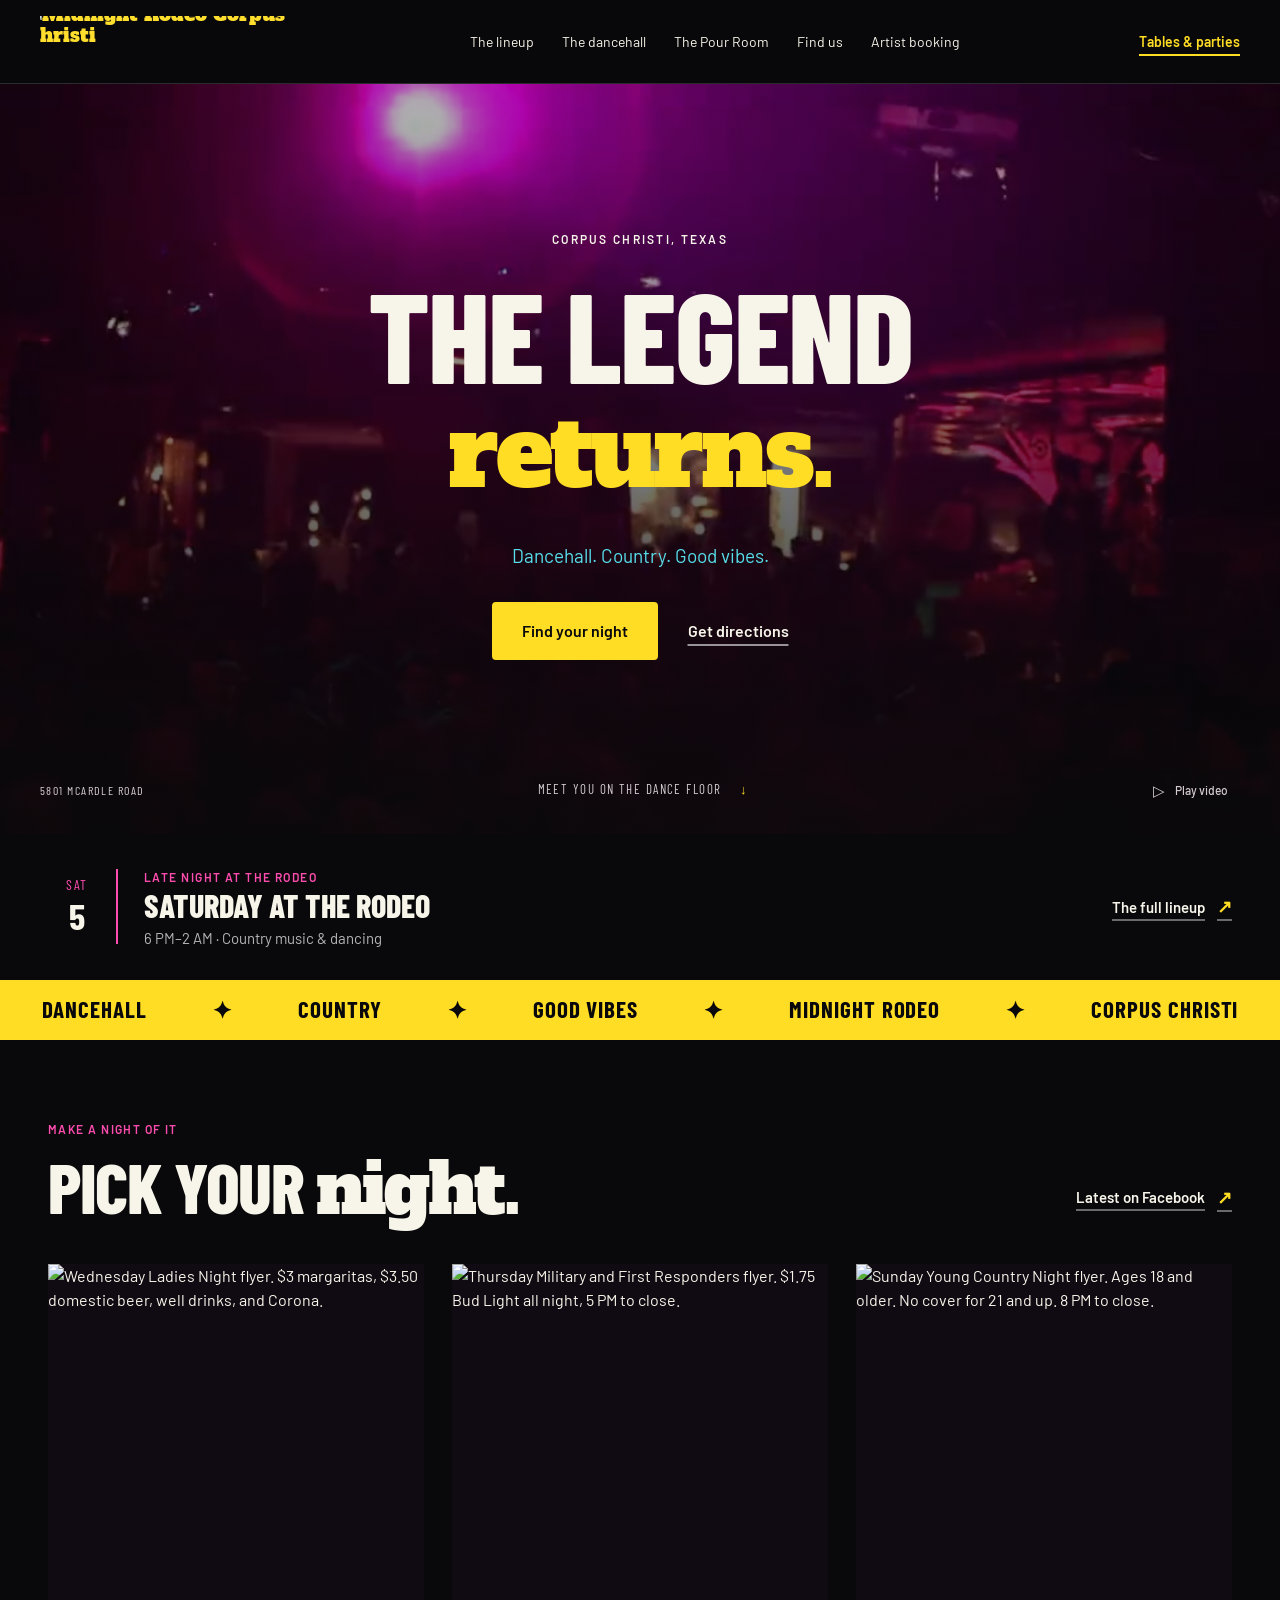
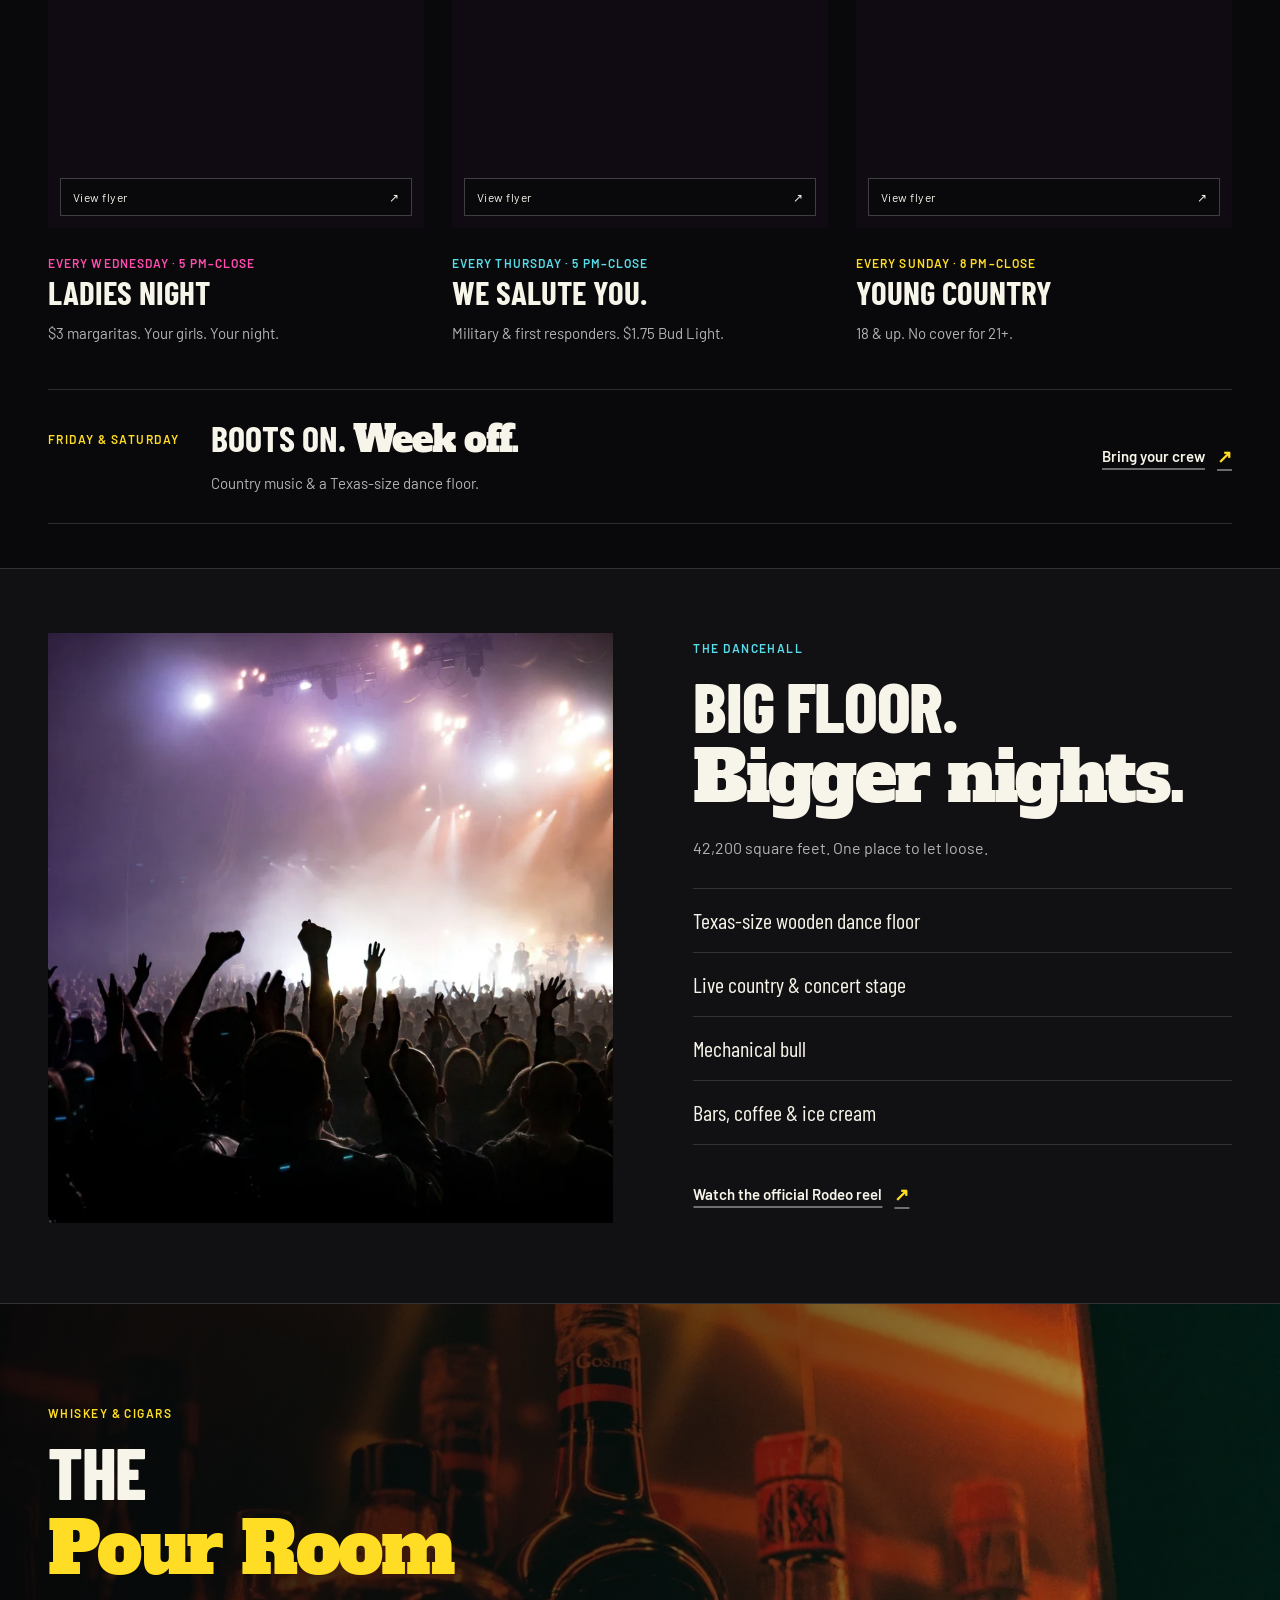
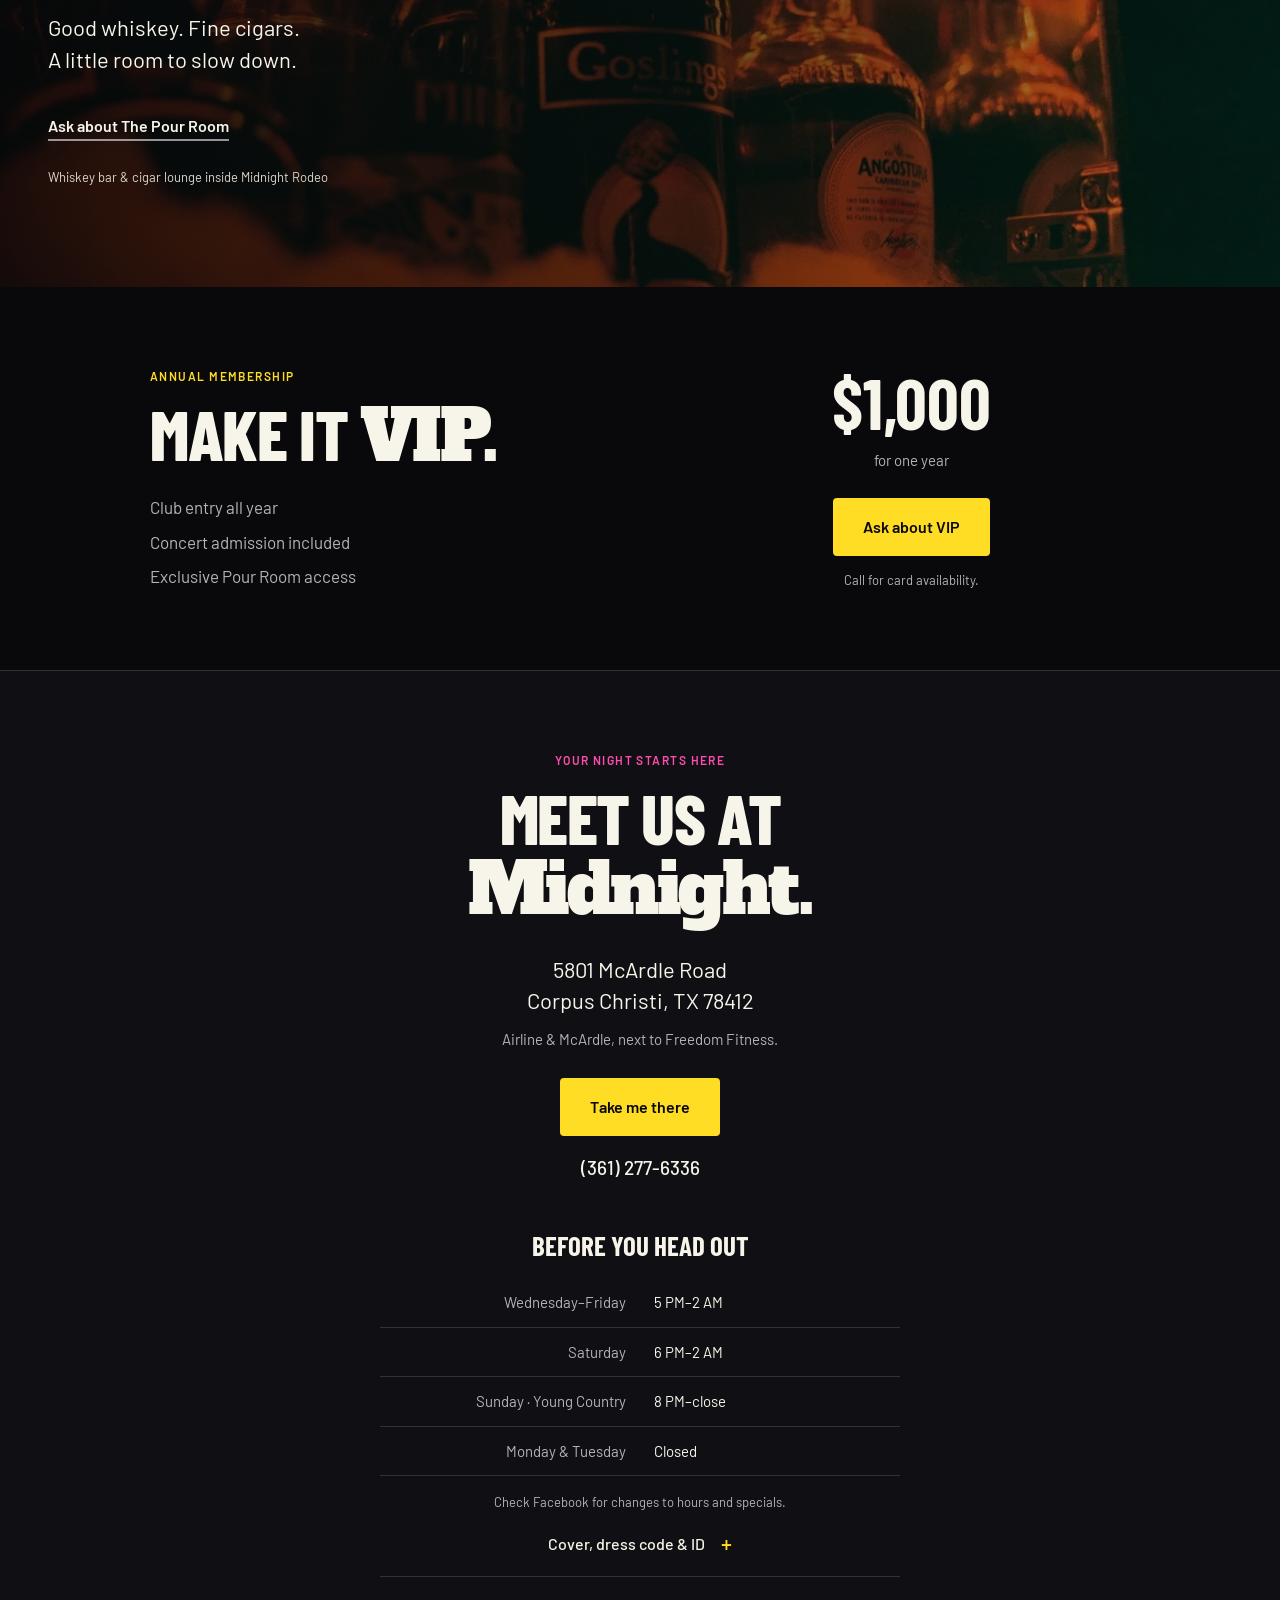
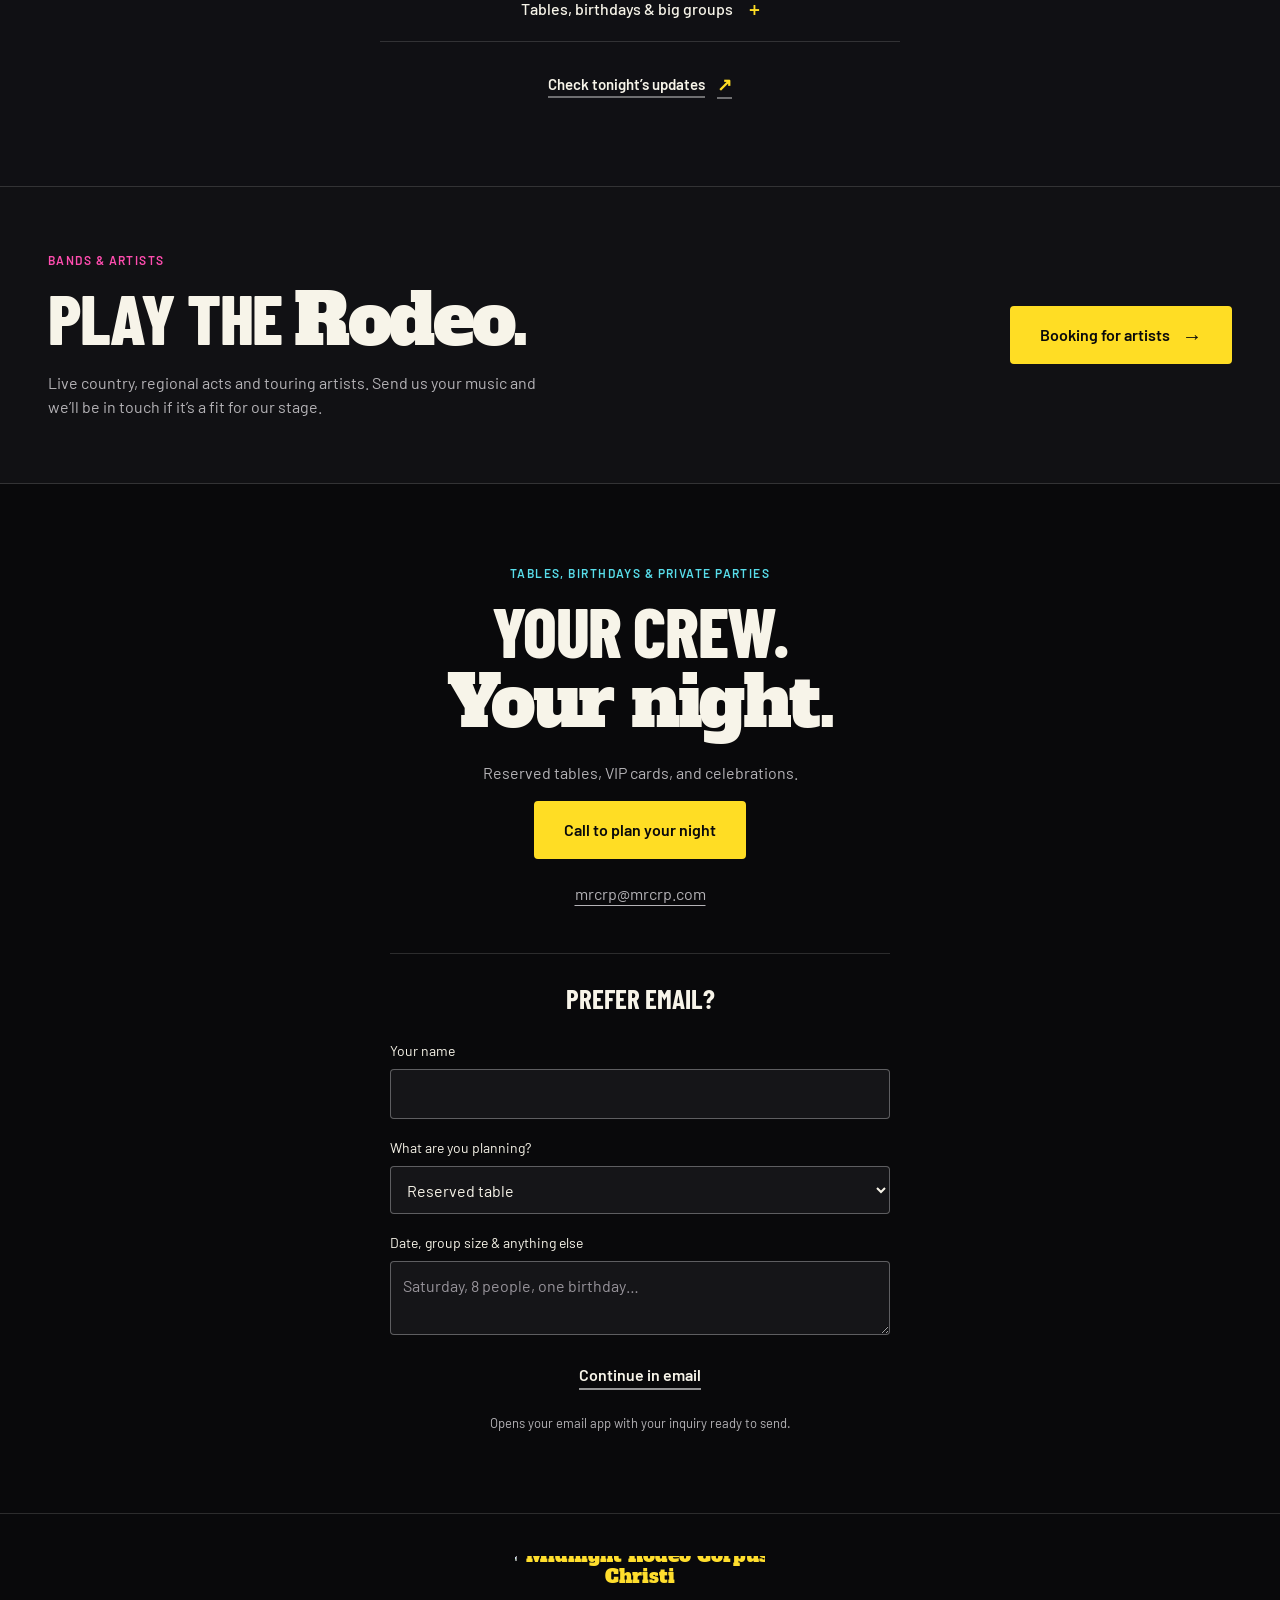
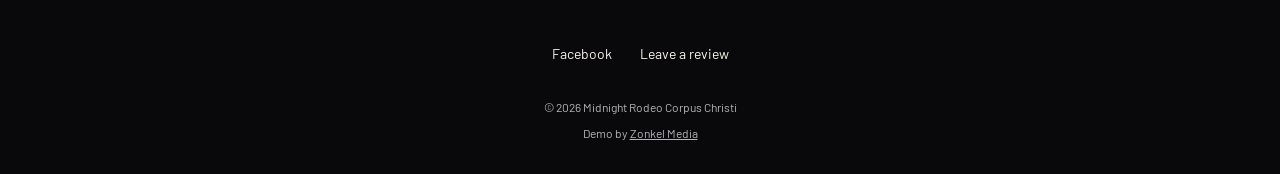
==== index.html @ b15e95d9 "Add artist booking request popup and How It Works page Co-Authored-By: Claude Opus 5.5 <noreply@anth" ====
<!doctype html>
<html lang="en">
<head>
<meta charset="utf-8"><meta name="viewport" content="width=device-width, initial-scale=1, viewport-fit=cover"><meta name="theme-color" content="#09090b">
<title>Midnight Rodeo Corpus Christi | Dancehall & Live Music</title>
<meta name="description" content="Country dancing, live music, and late nights in Corpus Christi. See the weekly lineup, explore The Pour Room, and plan your night at 5801 McArdle Road.">
<link rel="icon" href="img/logo-web.webp"><link rel="preconnect" href="https://fonts.googleapis.com"><link rel="preconnect" href="https://fonts.gstatic.com" crossorigin>
<link href="https://fonts.googleapis.com/css2?family=Barlow+Condensed:wght@500;600;700;800;900&family=Barlow:wght@400;500;600;700&family=Alfa+Slab+One&display=swap" rel="stylesheet">
<link rel="stylesheet" href="styles.css?v=4"><script src="app.js?v=2" defer></script>
</head>
<body>
<a class="skip" href="#main">Skip to content</a>
<header class="header">
<a class="brand" href="#top" aria-label="Midnight Rodeo, home"><span class="wordmark-crop"><img src="img/ladies.jpg" alt="Midnight Rodeo Corpus Christi" width="960" height="1440"></span></a>
<nav class="desktop-nav" aria-label="Main navigation"><a href="#week">The lineup</a><a href="#venue">The dancehall</a><a href="#pour">The Pour Room</a><a href="#visit">Find us</a><a href="#booking" data-artist>Artist booking</a></nav>
<a class="header-book" href="#contact">Tables & parties</a><button class="menu-button" aria-expanded="false" aria-controls="mobile-menu" aria-label="Open menu"><span></span><span></span></button>
</header>
<nav id="mobile-menu" class="mobile-menu" aria-label="Mobile navigation" hidden><a href="#week">The lineup</a><a href="#venue">The dancehall</a><a href="#pour">The Pour Room</a><a href="#vip">VIP cards</a><a href="#visit">Hours & directions</a><a href="#contact">Tables & parties</a><a href="#booking" data-artist>Booking for artists</a></nav>
<main id="main">
<section class="hero" id="top" aria-labelledby="hero-title">
<div class="hero-media" aria-hidden="true"><img src="media/club-atmosphere-poster.jpg" alt="" width="960" height="540" fetchpriority="high"><video id="hero-video" muted loop playsinline preload="none" poster="media/club-atmosphere-poster.jpg"></video></div>
<div class="hero-inner">
  <p class="eyebrow hero-eyebrow">Corpus Christi, Texas</p>
  <h1 id="hero-title"><span>The legend</span><strong>returns.</strong></h1>
  <p class="hero-sub">Dancehall. Country. Good vibes.</p>
  <div class="hero-actions">
    <a class="button button-yellow" href="#week">Find your night</a>
    <a class="button button-text" href="https://www.google.com/maps/dir/?api=1&amp;destination=5801+McArdle+Rd+Corpus+Christi+TX+78412" target="_blank" rel="noopener">Get directions</a>
  </div>
</div>
<div class="hero-foot"><span>5801 McArdle Road</span><a href="#week">Meet you on the dance floor <span aria-hidden="true">↓</span></a><button class="video-toggle" aria-label="Pause background video" hidden><span aria-hidden="true">Ⅱ</span> Pause video</button></div>
</section>
<section class="tonight wrap" aria-label="Featured night"><div class="date-stamp"><span id="night-day">CC</span><b id="night-date">TX</b></div><div class="tonight-copy"><span class="eyebrow" id="night-label">This week at the Rodeo</span><h2 id="night-title">Find your country night</h2><p id="night-detail">Wednesday through Sunday · See the lineup below</p></div><a class="text-link" href="#week">The full lineup <span aria-hidden="true">↗</span></a></section>
<div class="brand-strip" aria-hidden="true"><span>Dancehall</span><i>✦</i><span>Country</span><i>✦</i><span>Good vibes</span><i>✦</i><span>Midnight Rodeo</span><i>✦</i><span>Corpus Christi</span></div>
<section class="section lineup" id="week"><div class="wrap"><div class="section-heading"><div><p class="eyebrow pink">Make a night of it</p><h2>Pick your <em>night.</em></h2></div><a class="text-link" href="https://www.facebook.com/midnightrodeocc/" target="_blank" rel="noopener">Latest on Facebook <span aria-hidden="true">↗</span></a></div>
<div class="flyer-grid">
<article class="flyer-card" data-day="3"><a class="flyer-link" href="img/ladies.jpg" data-flyer="Ladies Night"><img src="img/ladies.jpg" alt="Wednesday Ladies Night flyer. $3 margaritas, $3.50 domestic beer, well drinks, and Corona." width="960" height="1440" loading="lazy"><span class="flyer-open">View flyer <span aria-hidden="true">↗</span></span></a><div class="flyer-caption"><span class="eyebrow pink">Every Wednesday · 5 PM–close</span><h3>Ladies Night</h3><p>$3 margaritas. Your girls. Your night.</p></div></article>
<article class="flyer-card" data-day="4"><a class="flyer-link" href="img/thursday.jpg" data-flyer="Military and First Responders"><img src="img/thursday.jpg" alt="Thursday Military and First Responders flyer. $1.75 Bud Light all night, 5 PM to close." width="526" height="814" loading="lazy"><span class="flyer-open">View flyer <span aria-hidden="true">↗</span></span></a><div class="flyer-caption"><span class="eyebrow cyan">Every Thursday · 5 PM–close</span><h3>We salute you.</h3><p>Military & first responders. $1.75 Bud Light.</p></div></article>
<article class="flyer-card" data-day="0"><a class="flyer-link" href="img/sunday.jpg" data-flyer="Young Country Night"><img src="img/sunday.jpg" alt="Sunday Young Country Night flyer. Ages 18 and older. No cover for 21 and up. 8 PM to close." width="960" height="1440" loading="lazy"><span class="flyer-open">View flyer <span aria-hidden="true">↗</span></span></a><div class="flyer-caption"><span class="eyebrow yellow">Every Sunday · 8 PM–close</span><h3>Young Country</h3><p>18 & up. No cover for 21+.</p></div></article>
</div><div class="weekend"><span class="eyebrow">Friday & Saturday</span><h3>Boots on. <em>Week off.</em></h3><p>Country music & a Texas-size dance floor.</p><a class="text-link" href="#contact">Bring your crew <span aria-hidden="true">↗</span></a></div></div></section>
<section class="venue section" id="venue"><div class="wrap venue-grid"><div class="venue-photo"><img src="img/crowd-web.webp" alt="A crowd enjoying a night of live music" width="1200" height="800" loading="lazy"></div><div class="venue-copy"><p class="eyebrow cyan">The dancehall</p><h2>Big floor.<br><em>Bigger nights.</em></h2><p>42,200 square feet. One place to let loose.</p><ul class="venue-list"><li>Texas-size wooden dance floor</li><li>Live country & concert stage</li><li>Mechanical bull</li><li>Bars, coffee & ice cream</li></ul><a class="text-link" href="https://www.facebook.com/reel/1696873314620690/" target="_blank" rel="noopener">Watch the official Rodeo reel <span aria-hidden="true">↗</span></a></div></div></section>
<section class="pour" id="pour"><img class="pour-photo" src="img/pour-web.webp" alt="Whiskey poured into a glass at the bar" width="1600" height="1067" loading="lazy"><div class="wrap pour-content"><p class="eyebrow">Whiskey & cigars</p><h2>The <em>Pour Room</em></h2><p>Good whiskey. Fine cigars.<br>A little room to slow down.</p><a class="button button-text" href="#contact" data-topic="The Pour Room">Ask about The Pour Room</a><span class="pour-note">Whiskey bar & cigar lounge inside Midnight Rodeo</span></div></section>
<section class="vip section" id="vip">
  <div class="wrap vip-grid">
    <div class="vip-copy">
      <p class="eyebrow yellow">Annual membership</p>
      <h2>Make it <em>VIP.</em></h2>
      <ul class="vip-perks"><li>Club entry all year</li><li>Concert admission included</li><li>Exclusive Pour Room access</li></ul>
    </div>
    <div class="vip-offer">
      <p class="vip-price">$1,000 <span>for one year</span></p>
      <a class="button button-yellow" href="#contact" data-topic="VIP card">Ask about VIP</a>
      <p class="fine-print">Call for card availability.</p>
    </div>
  </div>
</section>
<section class="visit section" id="visit"><div class="wrap visit-grid"><div><p class="eyebrow pink">Your night starts here</p><h2>Meet us at<br><em>Midnight.</em></h2><address>5801 McArdle Road<br>Corpus Christi, TX 78412</address><p class="muted">Airline & McArdle, next to Freedom Fitness.</p><a class="button button-yellow" href="https://www.google.com/maps/dir/?api=1&amp;destination=5801+McArdle+Rd+Corpus+Christi+TX+78412" target="_blank" rel="noopener">Take me there</a><a class="phone-link" href="tel:+13612776336">(361) 277-6336</a></div><div class="visit-info"><h3>Before you head out</h3><dl class="hours"><div><dt>Wednesday–Friday</dt><dd>5 PM–2 AM</dd></div><div><dt>Saturday</dt><dd>6 PM–2 AM</dd></div><div><dt>Sunday · Young Country</dt><dd>8 PM–close</dd></div><div><dt>Monday & Tuesday</dt><dd>Closed</dd></div></dl><p class="fine-print">Check Facebook for changes to hours and specials.</p><details><summary>Cover, dress code & ID <span aria-hidden="true">+</span></summary><p>Bring a valid ID. Dress code and cover apply. Sunday’s Young Country Night is 18+, with no cover for 21+. Call for other nights’ age requirements, current cover, and dress code details.</p></details><details><summary>Tables, birthdays & big groups <span aria-hidden="true">+</span></summary><p>Call <a href="tel:+13612776336">(361) 277-6336</a> to ask about reserved tables, birthdays, bachelorettes, and private events.</p></details><a class="text-link" href="https://www.facebook.com/midnightrodeocc/" target="_blank" rel="noopener">Check tonight’s updates <span aria-hidden="true">↗</span></a></div></div></section>
<section class="artists" id="play" aria-labelledby="play-title"><div class="wrap artists-inner"><div><p class="eyebrow pink">Bands & artists</p><h2 id="play-title">Play the <em>Rodeo.</em></h2><p>Live country, regional acts and touring artists. Send us your music and we’ll be in touch if it’s a fit for our stage.</p></div><a class="button button-yellow" href="#booking" data-artist>Booking for artists <span aria-hidden="true">→</span></a></div></section>
<section class="contact section" id="contact"><div class="wrap contact-grid"><div><p class="eyebrow cyan">Tables, birthdays & private parties</p><h2>Your crew.<br><em>Your night.</em></h2><p>Reserved tables, VIP cards, and celebrations.</p><a class="button button-yellow" href="tel:+13612776336">Call to plan your night</a><p class="contact-email"><a href="mailto:mrcrp@mrcrp.com">mrcrp@mrcrp.com</a></p></div><form id="inquiry-form"><h3>Prefer email?</h3><div class="field"><label for="name">Your name</label><input id="name" name="name" autocomplete="name" required maxlength="120"></div><div class="field"><label for="topic">What are you planning?</label><select id="topic" name="topic"><option>Reserved table</option><option>Birthday or bachelorette</option><option>VIP card</option><option>The Pour Room</option><option>Private event</option><option>Live music booking</option><option>Something else</option></select></div><div class="field"><label for="message">Date, group size & anything else</label><textarea id="message" name="message" rows="2" maxlength="2000" placeholder="Saturday, 8 people, one birthday…"></textarea></div><button class="button button-text" type="submit">Continue in email</button><p class="fine-print" id="form-status" role="status">Opens your email app with your inquiry ready to send.</p></form></div></section>
</main>
<footer><div class="wrap footer-top"><a class="brand" href="#top"><span class="wordmark-crop"><img src="img/ladies.jpg" alt="Midnight Rodeo Corpus Christi" width="960" height="1440"></span></a><div><a href="https://www.facebook.com/midnightrodeocc/" target="_blank" rel="noopener">Facebook</a><a href="https://www.google.com/maps/search/Midnight+Rodeo+5801+McArdle+Rd+Corpus+Christi+TX" target="_blank" rel="noopener">Leave a review</a></div></div><div class="wrap footer-bottom"><span>© <span id="year">2026</span> Midnight Rodeo Corpus Christi</span><span>Demo by <a href="tel:+13616582912">Zonkel Media</a></span></div></footer>
<nav class="mobile-actions" aria-label="Quick actions"><a href="tel:+13612776336">Call & book</a><a href="https://www.google.com/maps/dir/?api=1&amp;destination=5801+McArdle+Rd+Corpus+Christi+TX+78412" target="_blank" rel="noopener">Get directions</a></nav>
<dialog class="artist-dialog" aria-labelledby="artist-title"><button class="dialog-close artist-close" aria-label="Close booking form">Close <span aria-hidden="true">×</span></button>
<form id="artist-form" novalidate>
<p class="eyebrow pink">Bands & artists</p><h2 id="artist-title" tabindex="-1">Booking <em>request</em></h2>
<p class="artist-note">All booking requests come through this form. The more you send, the faster we can tell if it’s a fit. We typically reply within 5–10 business days.</p>
<div class="field"><label for="a-name">Artist or band name *</label><input id="a-name" name="artist" required maxlength="120"></div>
<div class="field-row"><div class="field"><label for="a-contact">Contact person *</label><input id="a-contact" name="contact" autocomplete="name" required maxlength="120"></div>
<div class="field"><label for="a-phone">Contact phone *</label><input id="a-phone" name="phone" type="tel" autocomplete="tel" inputmode="tel" required maxlength="20" placeholder="(361) 555-0123"></div></div>
<div class="field"><label for="a-email">Contact email *</label><input id="a-email" name="email" type="email" autocomplete="email" required maxlength="160"></div>
<div class="field"><label for="a-bio">Artist bio *</label><textarea id="a-bio" name="bio" rows="4" required maxlength="3000" placeholder="Who you are, your sound, where you’ve played, typical draw…"></textarea></div>
<div class="field-row"><div class="field"><label for="a-logo">Artist logo</label><input id="a-logo" name="logo" type="file" accept="image/*"></div>
<div class="field"><label for="a-photos">Artist photos</label><input id="a-photos" name="photos" type="file" accept="image/*" multiple></div></div>
<div class="field"><label for="a-fb">Facebook page URL</label><input id="a-fb" name="facebook" type="url" inputmode="url" placeholder="https://facebook.com/yourband"></div>
<div class="field"><label for="a-spotify">Spotify showcase track URL</label><input id="a-spotify" name="spotify" type="url" inputmode="url" placeholder="https://open.spotify.com/track/…"></div>
<div class="field"><label for="a-yt">YouTube showcase track URL</label><input id="a-yt" name="youtube" type="url" inputmode="url" placeholder="https://youtube.com/watch?v=…"></div>
<label class="consent"><input type="checkbox" name="sms_consent" value="yes"><span>By checking this box, I agree to receive non-marketing text messages from Midnight Rodeo Corpus Christi about my booking request. Msg frequency varies. Msg & data rates may apply. Reply HELP for help, STOP to opt out. Consent is not a condition of submitting this form.</span></label>
<button class="button button-yellow artist-submit" type="submit">Submit booking request</button>
<p class="fine-print" id="artist-status" role="status" aria-live="polite"></p>
</form>
<div class="artist-done" hidden><p class="eyebrow pink">Demo preview</p><h2>Request <em>received.</em></h2><p>On the live site, this request lands in your booking inbox with the artist’s photos, logo and links attached, and the artist gets an email confirming you got it.</p><button class="button button-yellow artist-close-2" type="button">Back to the site</button></div>
</dialog>
<dialog class="flyer-dialog" aria-label="Event flyer"><button class="dialog-close" aria-label="Close flyer">Close <span aria-hidden="true">×</span></button><img src="img/ladies.jpg" alt="Event flyer"><a class="button button-yellow" href="tel:+13612776336">Call for details</a></dialog>
</body></html>
---- styles.css ----
:root{--ink:#09090b;--panel:#111114;--cream:#f7f4e9;--muted:#b5b3b7;--yellow:#ffdd24;--pink:#ff4daf;--cyan:#58ddea;--line:#ffffff24;--slab:'Alfa Slab One',Georgia,serif;--display:'Barlow Condensed',Impact,sans-serif;--body:'Barlow',Arial,sans-serif;color-scheme:dark}
*{box-sizing:border-box}html{scroll-behavior:smooth;scroll-padding-top:88px}body{margin:0;background:var(--ink);color:var(--cream);font-family:var(--body);font-size:16px;line-height:1.5}body.locked{overflow:hidden}a{color:inherit;text-decoration:none}button,input,select,textarea{font:inherit}button,a,input,select,textarea,summary{-webkit-tap-highlight-color:transparent}button,a,summary{touch-action:manipulation}button{cursor:pointer;color:inherit}img{display:block;max-width:100%;height:auto}a:focus-visible,button:focus-visible,summary:focus-visible,input:focus-visible,select:focus-visible,textarea:focus-visible{outline:3px solid var(--cyan);outline-offset:5px}::selection{background:var(--pink);color:var(--ink)}[hidden]{display:none!important}.wrap{width:min(1200px,calc(100% - 96px));margin-inline:auto}.section{padding-block:100px}.eyebrow{font-family:var(--display);font-size:14px;font-weight:600;letter-spacing:.15em;text-transform:uppercase;margin:0 0 14px}.pink{color:var(--pink)}.cyan{color:var(--cyan)}.yellow{color:var(--yellow)}h1,h2,h3,p{margin-top:0}h2{font-family:var(--display);font-size:clamp(46px,5.5vw,80px);font-weight:800;line-height:.98;text-transform:uppercase;letter-spacing:-.02em;margin-bottom:24px}h2 em,h3 em{font-family:var(--slab);font-weight:400;font-style:normal;text-transform:none;letter-spacing:-.055em}h3{font-family:var(--display);font-size:30px;line-height:1.1;text-transform:uppercase;margin-bottom:12px}.muted{color:var(--muted)}.text-link{display:inline-flex;align-items:center;gap:22px;min-height:44px;font-size:15px;font-weight:600;border-bottom:1px solid var(--line)}.text-link span{color:var(--yellow);font-size:22px}.text-link:hover{color:var(--yellow)}.button{display:inline-flex;align-items:center;justify-content:center;gap:26px;min-height:54px;padding:14px 24px;font-size:15px;font-weight:700;border:1px solid transparent;transition:background .2s,color .2s}.button span{font-size:20px;line-height:1}.button-yellow{background:var(--yellow);color:var(--ink)}.button-yellow:hover{background:#fff079}.button-text{border-color:#ffffff70;background:#09090b35;color:var(--cream)}.button-text:hover{background:var(--cream);color:var(--ink)}.fine-print{color:var(--muted);font-size:13px;line-height:1.55;margin:16px 0 0}.skip{position:fixed;z-index:100;left:16px;top:-100px;background:var(--yellow);color:var(--ink);padding:12px}.skip:focus{top:12px}
.header{height:84px;display:flex;align-items:center;justify-content:space-between;gap:24px;padding:0 40px;border-bottom:1px solid var(--line);background:#09090bef;position:sticky;top:0;z-index:20;backdrop-filter:blur(16px)}.brand{display:flex;align-items:center;gap:12px;flex-shrink:0}.brand img{width:44px;height:44px;border-radius:50%}.brand>span{font-family:var(--slab);font-size:19px;line-height:1.1;color:var(--yellow)}.brand small{display:block;font-family:var(--display);font-size:12px;font-weight:500;letter-spacing:.19em;text-transform:uppercase;color:var(--cream);margin-top:7px}.desktop-nav{display:flex;gap:28px;font-size:14px}.desktop-nav a{padding:12px 0}.desktop-nav a:hover{color:var(--yellow)}.header-book{display:flex;gap:28px;align-items:center;border:1px solid var(--yellow);color:var(--yellow);padding:11px 18px;font-size:14px;font-weight:600}.menu-button{display:none;background:none;border:1px solid var(--line);width:46px;height:44px;padding:11px}.menu-button span{display:block;height:2px;background:var(--cream);margin:5px 0;transition:transform .2s}.menu-button[aria-expanded=true] span:first-child{transform:translateY(3.5px) rotate(45deg)}.menu-button[aria-expanded=true] span:last-child{transform:translateY(-3.5px) rotate(-45deg)}.mobile-menu{position:fixed;inset:72px 0 auto;max-height:calc(100dvh - 150px);overflow-y:auto;background:var(--ink);z-index:19;padding:20px 24px 30px;border-bottom:1px solid var(--pink)}.mobile-menu a{display:block;padding:12px 0;font-family:var(--display);font-size:27px;text-transform:uppercase;border-bottom:1px solid var(--line)}
.hero{position:relative;isolation:isolate;min-height:min(750px,calc(100svh - 84px));display:flex;flex-direction:column;justify-content:center;text-align:center;overflow:hidden;background:#180c1a}.hero-media,.hero-media picture,.hero-media img,.hero-media video{position:absolute;inset:0;width:100%;height:100%;object-fit:cover}.hero-media{z-index:-2}.hero:after{content:'';position:absolute;inset:0;z-index:-1;background:linear-gradient(180deg,#05050940 0%,#06050c64 45%,#09090bf0 100%)}.hero-inner{padding:64px 24px 92px}.hero-eyebrow{color:var(--cream);letter-spacing:.24em}.hero-eyebrow span{color:var(--pink);margin:0 18px}h1{font-family:var(--slab);font-size:clamp(64px,8.8vw,132px);font-weight:400;line-height:1.08;letter-spacing:-.055em;margin:30px 0 0;text-transform:uppercase;text-shadow:0 3px 0 #110916}h1 span,h1 strong{display:block;font-weight:400}h1 strong{color:var(--yellow);text-shadow:0 2px 0 #b88520,0 0 32px #ffbb242b}.hero-sub{color:#eeebec;font-size:16px;margin-bottom:26px}.hero-actions{display:flex;justify-content:center;gap:12px}.hero-foot{position:absolute;bottom:24px;left:40px;right:40px;display:flex;align-items:center;justify-content:space-between;gap:24px;font-family:var(--display);font-size:12px;letter-spacing:.12em;text-transform:uppercase;color:#d4cbd2}.hero-foot a{font-size:13px}.hero-foot a span{margin-left:14px;color:var(--yellow)}.tonight{display:flex;align-items:center;gap:26px;padding-block:30px}.date-stamp{flex:0 0 70px;text-align:center;border:1px solid var(--pink);padding:5px 8px 8px}.date-stamp span{display:block;color:var(--pink);font-family:var(--display);font-size:14px;letter-spacing:.12em}.date-stamp b{font-family:var(--display);font-size:37px;line-height:1.1}.tonight-copy{flex:1}.tonight-copy .eyebrow{font-size:12px;margin-bottom:5px;color:var(--pink)}.tonight h2{font-size:32px;margin:0 0 4px;line-height:1.1;letter-spacing:0}.tonight p{margin:0;color:var(--muted);font-size:15px}.brand-strip{display:flex;justify-content:space-around;align-items:center;gap:30px;overflow:hidden;white-space:nowrap;padding:12px 24px;background:var(--yellow);color:var(--ink);font-family:var(--display);font-size:23px;font-weight:700;letter-spacing:.04em;text-transform:uppercase}.brand-strip i{font-style:normal;font-size:24px}
.section-heading{display:flex;align-items:flex-end;justify-content:space-between;gap:30px;margin-bottom:40px}.section-heading h2{margin-bottom:0}.section-heading .text-link{margin-bottom:4px}.flyer-grid{display:grid;grid-template-columns:repeat(3,minmax(0,1fr));gap:28px}.flyer-link{position:relative;display:block;background:#100b13;transition:transform .2s}.flyer-link:hover{transform:translateY(-5px)}.flyer-link img{width:100%;aspect-ratio:2/3;object-fit:contain}.flyer-open{display:flex;justify-content:space-between;position:absolute;inset:auto 12px 12px;padding:9px 12px;background:#09090be8;border:1px solid #ffffff38;font-size:12px;letter-spacing:.04em}.flyer-caption{padding-top:22px}.flyer-caption .eyebrow{font-size:12px;letter-spacing:.09em;margin-bottom:10px}.flyer-caption h3{font-size:33px}.flyer-caption p{color:var(--muted);font-size:15px}.weekend{display:grid;grid-template-columns:auto 1fr auto;gap:12px 32px;align-items:center;border-top:1px solid var(--line);border-bottom:1px solid var(--line);margin-top:30px;padding:28px 0}.weekend .eyebrow{margin:0;color:var(--yellow)}.weekend h3{font-size:36px;margin:0;grid-column:2}.weekend p{grid-column:2;grid-row:2;margin:0;color:var(--muted);font-size:15px}.weekend .text-link{grid-column:3;grid-row:1/3}
.venue{background:var(--panel);border-block:1px solid var(--line)}.venue-grid{display:grid;grid-template-columns:1.05fr 1fr;align-items:center;gap:80px}.venue-photo{position:relative}.venue-photo img{width:100%;height:590px;object-fit:cover;filter:saturate(.8)}.venue-copy>p:not(.eyebrow){color:var(--muted)}.venue-list{list-style:none;margin:28px 0;padding:0;border-top:1px solid var(--line)}.venue-list li{display:flex;gap:20px;padding:15px 0;border-bottom:1px solid var(--line);font-family:var(--display);font-size:22px}.venue-list span{color:var(--cyan);font-size:13px;margin-top:8px;font-family:var(--body)}.pour{position:relative;isolation:isolate;min-height:530px;padding:100px 0;display:flex;align-items:center;overflow:hidden}.pour-photo{position:absolute;inset:0;width:100%;height:100%;object-fit:cover;z-index:-2}.pour:after{content:'';position:absolute;inset:0;background:linear-gradient(90deg,#080608e8,#080608aa 50%,#0806083a);z-index:-1}.pour .eyebrow{color:var(--yellow)}.pour h2{font-size:clamp(44px,5.6vw,78px);max-width:760px}.pour h2 em{display:block;margin-top:8px;color:var(--yellow)}.pour-content>p:not(.eyebrow){font-size:22px;line-height:1.45;margin:28px 0}.pour-note{display:block;color:#ded5cc;font-size:13px;margin-top:20px}
.vip-grid{display:grid;grid-template-columns:1fr 1fr;gap:90px;align-items:center}.vip-grid>div>p:not(.eyebrow){color:var(--muted)}.vip-perks{padding:0;list-style:none;margin:30px 0 0;display:grid;gap:12px}.vip-perks li:before{content:'✦';color:var(--yellow);margin-right:14px}
.visit{border-top:1px solid var(--line);background:#101014}.visit-grid{display:grid;grid-template-columns:1fr 1fr;gap:90px}.visit address{font-style:normal;font-size:22px;line-height:1.4;margin:30px 0 12px}.visit .muted{font-size:15px;margin-bottom:28px}.phone-link{display:block;width:fit-content;font-size:19px;font-weight:500;padding:18px 0 0}.visit-info>h3{font-size:31px;margin-bottom:28px}.hours{margin:0}.hours div{display:flex;justify-content:space-between;gap:20px;border-bottom:1px solid var(--line);padding:14px 0;font-size:15px}.hours dd{margin:0;flex-shrink:0}.hours dt{color:var(--muted)}details{border-bottom:1px solid var(--line)}summary{list-style:none;cursor:pointer;display:flex;justify-content:space-between;gap:16px;padding:20px 0;font-size:16px;font-weight:500}summary::-webkit-details-marker{display:none}summary span{font-size:22px;line-height:1;color:var(--yellow)}details[open] summary span{transform:rotate(45deg)}details p{color:var(--muted);font-size:15px;margin-bottom:20px}details p a{text-decoration:underline;color:var(--cream)}.visit-info>.text-link{margin-top:20px}.contact{background:var(--ink)}.contact-grid{display:grid;grid-template-columns:1fr 1fr;gap:90px}.contact-grid>div>p:not(.eyebrow){color:var(--muted)}.contact-email{margin:18px 0 0}.contact-email a{display:inline-block;min-height:44px;padding:9px 0;text-decoration:underline;text-underline-offset:5px}form{border-left:1px solid var(--line);padding-left:50px}form h3{margin-bottom:26px}.field{margin-bottom:18px}.field label{display:block;font-size:14px;margin-bottom:8px}.field input,.field select,.field textarea{display:block;width:100%;min-height:48px;border:1px solid #ffffff40;border-radius:0;background:#151518;color:var(--cream);padding:12px;font-size:16px}.field textarea{resize:vertical}.field input:hover,.field select:hover,.field textarea:hover{border-color:#ffffff80}.field textarea::placeholder{color:#98949b}
footer{border-top:1px solid var(--line);padding:38px 0 26px}.footer-top{display:flex;align-items:center;justify-content:space-between;gap:28px}.footer-top>div{display:flex;gap:28px;font-size:14px}.footer-top>div a{padding:12px 0}.footer-bottom{display:flex;justify-content:space-between;gap:20px;margin-top:36px;color:var(--muted);font-size:12px}.footer-bottom a{text-decoration:underline}.mobile-actions{display:none}.flyer-dialog{padding:56px 14px 14px;background:var(--ink);color:var(--cream);border:1px solid var(--line);max-width:min(520px,calc(100vw - 24px));max-height:92dvh;overflow:auto}.flyer-dialog::backdrop{background:#000d;backdrop-filter:blur(8px)}.flyer-dialog>img{max-height:73dvh;width:auto;max-width:100%;margin:auto;object-fit:contain}.dialog-close{position:absolute;right:14px;top:8px;background:none;border:0;min-height:40px;padding:4px 10px;font-size:14px}.dialog-close span{font-size:25px;margin-left:16px}.flyer-dialog>.button{display:flex;margin-top:12px}
@media(min-width:1600px){.hero{min-height:810px}}
@media(max-width:1100px){.header{padding-inline:24px}.desktop-nav{gap:16px}.desktop-nav a{font-size:13px}.header-book{display:none}.wrap{width:calc(100% - 64px)}.venue-grid,.vip-grid,.visit-grid,.contact-grid{gap:44px}.venue-photo img{height:510px}.weekend{column-gap:20px}.hero-foot{left:32px;right:32px}.hero-foot>span:last-child{display:none}}
@media(max-width:760px){html{scroll-padding-top:90px}.wrap{width:calc(100% - 40px)}.section{padding-block:64px}.header{height:72px;padding:0 20px;gap:14px}.brand{gap:10px}.brand img{width:38px;height:38px}.brand>span{font-size:16px}.brand small{font-size:12px;letter-spacing:.11em;margin-top:5px}.desktop-nav{display:none}.menu-button{display:block;flex-shrink:0}h2{font-size:48px;line-height:1.04}h2 em{letter-spacing:-.065em}.eyebrow{font-size:14px;letter-spacing:.1em}.hero{min-height:620px;min-height:calc(100svh - 130px);max-height:860px}.hero-inner{padding:52px 20px 88px}.hero-eyebrow{font-size:12px;letter-spacing:.09em}.hero-eyebrow span{margin:0 7px}h1{font-size:clamp(41px,10.1vw,76px);line-height:1.17;letter-spacing:-.058em;margin-top:26px}.hero-sub{font-size:16px;max-width:300px;margin:0 auto 26px}.hero-actions{gap:10px}.hero-actions .button{padding:13px 15px;font-size:14px;gap:13px;min-height:52px}.hero-foot{left:20px;right:20px;bottom:26px;justify-content:center}.hero-foot>span{display:none}.hero-foot a{font-size:12px;letter-spacing:.08em}.tonight{padding-block:24px;gap:18px;align-items:flex-start;position:relative}.date-stamp{flex-basis:55px;padding:5px}.date-stamp span{font-size:12px}.date-stamp b{font-size:33px}.tonight h2{font-size:26px;max-width:270px}.tonight-copy .eyebrow{font-size:12px;letter-spacing:.08em}.tonight p{font-size:14px}.tonight>.text-link{display:none}.brand-strip{justify-content:center;padding:11px 16px;gap:20px;font-size:18px}.brand-strip span:nth-of-type(n+4),.brand-strip i:nth-of-type(n+3){display:none}.brand-strip i{font-size:18px}.section-heading{display:block;margin-bottom:28px}.section-heading>.text-link{margin-top:10px;font-size:14px}.flyer-grid{display:flex;overflow-x:auto;scroll-snap-type:x mandatory;gap:18px;margin:0 -20px;padding:0 20px 8px;scroll-padding-left:20px;scrollbar-color:var(--pink) #21151d;scrollbar-width:thin}.flyer-card{flex:0 0 78%;min-width:0;scroll-snap-align:start}.flyer-link img{aspect-ratio:2/3;object-fit:contain}.flyer-caption{padding-top:18px}.flyer-caption .eyebrow{font-size:12px}.flyer-caption h3{font-size:30px}.flyer-caption p{font-size:16px;margin-bottom:12px}.weekend{display:block;padding-block:24px;margin-top:22px}.weekend .eyebrow{margin-bottom:14px}.weekend h3{font-size:31px;line-height:1.3}.weekend p{margin:12px 0;font-size:16px}.weekend .text-link{margin-top:2px}.venue-grid,.vip-grid,.visit-grid,.contact-grid{grid-template-columns:1fr;gap:36px}.venue-photo img{height:330px;object-position:center}.venue-copy h2{margin-bottom:20px}.venue-list{margin:24px 0}.venue-list li{font-size:21px;padding-block:13px}.pour{padding-block:70px;min-height:480px}.pour:after{background:linear-gradient(90deg,#080608e8,#080608a0)}.pour h2{font-size:42px}.pour h2 em{font-size:clamp(30px,8.7vw,56px);letter-spacing:-.06em}.pour-content>p:not(.eyebrow){font-size:21px}.pour-note{font-size:12px;max-width:250px}.vip-perks{margin-top:24px;font-size:16px}.visit address{font-size:21px;margin-top:24px}.visit .muted{font-size:16px}.visit-info{margin-top:10px}.hours div{font-size:14px;gap:10px}.hours dd{white-space:nowrap}.contact-grid{gap:30px}form{padding:30px 0 0;border-left:0;border-top:1px solid var(--line)}form h3{font-size:28px}.footer-top{display:block}.footer-top>div{gap:24px;margin-top:20px;font-size:14px}.footer-bottom{display:block;font-size:12px;margin-top:22px}.footer-bottom>span{display:block;margin-top:8px}footer{padding-bottom:110px}.mobile-actions{display:flex;position:fixed;inset:auto 0 0;z-index:18;background:var(--ink);padding:8px 12px calc(8px + env(safe-area-inset-bottom));gap:8px;border-top:1px solid var(--line)}.mobile-actions a{flex:1;display:flex;align-items:center;justify-content:center;gap:20px;min-height:48px;font-size:14px;font-weight:700;border:1px solid #ffffff4d}.mobile-actions a:last-child{background:var(--yellow);border-color:var(--yellow);color:var(--ink)}.mobile-actions a span{font-size:19px}body{padding-bottom:env(safe-area-inset-bottom)}}
@media(max-width:360px){.brand>span{font-size:14px}.brand small{font-size:12px}.brand img{width:34px;height:34px}.header{padding-inline:16px}.hero-inner{padding-inline:16px}.hero-actions{flex-direction:column;max-width:270px;margin-inline:auto}.hero{max-height:none}.hero-eyebrow{font-size:12px}h2{font-size:41px}.brand-strip{gap:13px;font-size:16px}.tonight h2{font-size:23px}}
.brand .wordmark-crop{--brand-width:250px;position:relative;display:block;width:var(--brand-width);height:calc(var(--brand-width) * .205);overflow:hidden;margin:0;mix-blend-mode:screen}
.brand .wordmark-crop img{position:absolute;width:110.727%;height:auto;max-width:none;left:-5.42%;top:calc(var(--brand-width) * -.046136);border-radius:0}
h1{font-size:clamp(64px,8.1vw,120px);line-height:1.14;letter-spacing:-.045em}h1 strong{text-shadow:0 2px 0 #b88520,0 0 25px #ffbb2420}h2 em,h3 em{letter-spacing:-.035em}
@media(max-width:760px){.brand .wordmark-crop{--brand-width:210px}h1{font-size:clamp(41px,12vw,86px)}}
@media(max-width:360px){.brand .wordmark-crop{--brand-width:190px}}
.hero-media video{opacity:0;transition:opacity .6s}.hero-media video.ready{opacity:1}.hero:after{background:linear-gradient(180deg,#05050950 0%,#06050c80 45%,#09090bea 100%)}.video-toggle{border:1px solid #ffffff50;background:#09090b60;min-height:40px;padding:8px 12px;display:inline-flex;align-items:center;gap:10px;font-family:var(--body);font-size:12px;font-weight:500;letter-spacing:0;text-transform:none}.hero-foot .video-toggle span{font-size:15px}.video-toggle:hover{border-color:var(--cream)}
@media(max-width:760px){.hero-foot{justify-content:space-between;gap:12px;bottom:18px}.hero-foot a{font-size:12px;letter-spacing:0;max-width:190px}.hero-foot a span{margin-left:8px}.video-toggle{font-size:12px;padding-inline:9px;flex-shrink:0}.hero-foot .video-toggle span{font-size:13px}}
@media(max-width:760px){.hero{min-height:clamp(480px,calc(100svh - 270px),650px);max-height:none}.hero-inner{padding-block:44px 82px}h1{font-size:clamp(41px,12vw,86px)}h2 em{letter-spacing:-.025em}.hero-sub{margin-bottom:24px}}
@media(prefers-reduced-motion:reduce){html{scroll-behavior:auto}*,*:before,*:after{animation:none!important;transition:none!important}.hero-media video{display:none}}


/* A consistent type hierarchy and quieter actions. */
.section{padding-block:80px}
.eyebrow{font-family:var(--body);font-size:12px;letter-spacing:.12em;font-weight:600}
h1{font-family:var(--display);font-size:clamp(86px,10vw,146px);font-weight:800;letter-spacing:-.015em;line-height:.96;margin:24px 0 30px;text-shadow:none}
h1 span{font-weight:800}
h1 strong{font-family:var(--slab);font-size:.75em;line-height:1.22;letter-spacing:-.03em;text-transform:none;text-shadow:none}
.hero-sub{font-family:var(--body);font-size:19px;line-height:1.5;color:var(--cyan);margin-bottom:32px}
.hero-eyebrow{font-size:12px;letter-spacing:.19em;color:var(--cream)}
.hero-actions{gap:30px;align-items:center}
.button{font-size:16px;font-weight:600;min-height:56px;padding:15px 28px;border-radius:4px;gap:12px}
.button-yellow{border:2px solid var(--yellow)}
.button-yellow:hover{border-color:#fff079}
.button-text{min-height:44px;background:none;border:0;border-radius:0;padding:10px 0;text-decoration:underline;text-decoration-thickness:2px;text-underline-offset:7px;text-decoration-color:#ffffff90}
.button-text:hover{background:none;color:var(--yellow);text-decoration-color:var(--yellow)}
.text-link{border:0;gap:12px;text-decoration:underline;text-decoration-thickness:1.5px;text-underline-offset:6px;text-decoration-color:#ffffff65}
.text-link span{font-size:18px}
.header-book{border:0;padding:12px 0;text-decoration:underline;text-decoration-thickness:2px;text-underline-offset:7px}
.menu-button{border:0}
.video-toggle{border:0;background:#09090b75;border-radius:4px}
.date-stamp{border:0;border-right:2px solid var(--pink);padding-right:18px}
.lineup{padding-bottom:44px}
.venue{padding-top:64px}
.venue-list li{font-size:22px}

/* VIP information lives directly on the page, without a simulated card. */
.vip-grid{max-width:980px;grid-template-columns:1.1fr 1fr;gap:64px}
.vip-perks{margin:24px 0 0;gap:9px;color:var(--muted);font-size:17px}
.vip-perks li:before{content:none}
.vip-offer{text-align:center}
.vip-price{color:var(--cream)!important;font-family:var(--display);font-size:70px;line-height:1;font-weight:700;margin:0 0 26px}
.vip-price span{display:block;font-family:var(--body);font-size:15px;line-height:1.5;font-weight:400;color:var(--muted);margin-top:12px}
.vip-offer .fine-print{margin-top:14px}

/* Center the visit, booking, and footer sections as a complete composition. */
.visit-grid,.contact-grid{display:block;max-width:760px;text-align:center}
.visit h2,.contact h2{margin-bottom:24px}
.visit .phone-link{margin-inline:auto;min-height:44px}
.visit-info{max-width:520px;margin:48px auto 0}
.visit-info h3{font-size:27px;margin-bottom:18px}
.hours div{display:grid;grid-template-columns:minmax(0,1fr) minmax(0,1fr);gap:28px;padding-block:13px}
.hours dt{text-align:right}
.hours dd{text-align:left;white-space:normal}
.visit-info summary{justify-content:center;gap:16px}
.visit-info details p{max-width:470px;margin-inline:auto}
.contact-grid>div>p:not(.eyebrow){max-width:480px;margin-inline:auto}
.contact-grid form{max-width:500px;margin:36px auto 0;padding:30px 0 0;border-left:0;border-top:1px solid var(--line)}
.contact-grid form h3{text-align:center;font-size:27px;margin-bottom:26px}
.field{text-align:left}
.field input,.field select,.field textarea{border-radius:4px;border-color:#ffffff50}
.contact-email{margin-top:14px}
footer{text-align:center;padding-block:42px 32px}
.footer-top{display:flex;flex-direction:column;justify-content:center;align-items:center;gap:24px}
.footer-top>div{display:flex;justify-content:center;flex-wrap:wrap;gap:28px;margin:0}
.footer-bottom{display:flex;flex-direction:column;align-items:center;justify-content:center;gap:8px;margin-top:22px}
.footer-bottom>span{margin:0}

@media(max-width:1100px){.vip-grid{gap:44px}}
@media(max-width:760px){
  .section{padding-block:56px}
  .hero{min-height:clamp(480px,calc(100svh - 270px),650px)}
  .hero-inner{padding:40px 20px 82px}
  h1{font-size:clamp(65px,17vw,110px);line-height:.98;margin:24px 0}
  h1 strong{font-size:.72em;line-height:1.25}
  .hero-sub{font-size:16px;max-width:none;margin-bottom:24px}
  .hero-actions{flex-direction:column;gap:10px}
  .hero-actions .button-yellow{min-height:56px;padding:15px 36px;font-size:16px;min-width:210px}
  .hero-actions .button-text{min-height:44px;font-size:16px;padding:8px 0}
  .hero-eyebrow{font-size:12px}
  .date-stamp{padding-right:14px}
  .lineup{padding-bottom:28px}
  .venue{padding-top:40px}
  .vip-grid{display:block;text-align:center}
  .vip-perks{font-size:16px;margin-top:24px}
  .vip-offer{margin-top:30px}
  .vip-price{font-size:60px;margin-bottom:24px}
  .visit-info{margin-top:38px}
  .hours div{gap:18px;font-size:14px}
  .contact-grid form{margin-top:30px}
  .mobile-actions{gap:8px;padding-inline:16px}
  .mobile-actions a{border:0;font-size:15px;border-radius:4px}
  .mobile-actions a:first-child{flex:.85}
  footer{padding-bottom:110px}
  .footer-top>div{gap:24px}
}
@media(max-width:360px){h1{font-size:62px}.hero-sub{font-size:15px}.hours div{gap:12px}.visit-info summary{font-size:15px;gap:12px}}

/* Artist booking */
.artists{background:var(--panel);border-top:1px solid var(--line);border-bottom:1px solid var(--line);padding-block:64px}
.artists-inner{display:flex;align-items:center;justify-content:space-between;gap:40px}
.artists-inner p:not(.eyebrow){color:var(--muted);max-width:520px;margin:0}
.artists h2{margin-bottom:16px}
.artist-dialog{padding:56px 24px 28px;background:var(--ink);color:var(--cream);border:1px solid var(--line);width:min(620px,calc(100vw - 24px));max-width:none;max-height:92dvh;overflow:auto}
.artist-dialog::backdrop{background:#000d;backdrop-filter:blur(8px)}
.artist-dialog h2{font-size:clamp(38px,9vw,56px);margin-bottom:14px}
.artist-dialog h2 em{font-style:normal;color:var(--yellow)}
.artist-note{color:var(--muted);font-size:15px;margin-bottom:24px}
.field-row{display:grid;grid-template-columns:1fr 1fr;gap:0 14px}
.field input[type=file]{padding:10px;font-size:14px;min-height:0}
.field input[type=file]::file-selector-button{background:var(--cream);color:var(--ink);border:0;padding:8px 12px;margin-right:10px;font-weight:600;cursor:pointer}
.field input[aria-invalid=true],.field textarea[aria-invalid=true]{border-color:var(--pink)}
.consent{display:grid;grid-template-columns:22px 1fr;gap:12px;align-items:start;font-size:13px;line-height:1.5;color:var(--muted);margin:6px 0 22px;cursor:pointer}
.consent input{width:20px;height:20px;margin:2px 0 0;accent-color:var(--yellow)}
.artist-submit{width:100%}
#artist-status{color:var(--pink)}
.artist-done p:not(.eyebrow){color:var(--muted)}
@media(max-width:760px){.artists{padding-block:52px}.artists-inner{flex-direction:column;align-items:stretch;gap:26px;text-align:center}.artists-inner p:not(.eyebrow){margin-inline:auto}.artist-dialog{padding:52px 16px 22px}.field-row{grid-template-columns:1fr}}
#artist-form{border:0;padding:0;margin:0;background:none}
.artist-dialog h2:focus{outline:none}
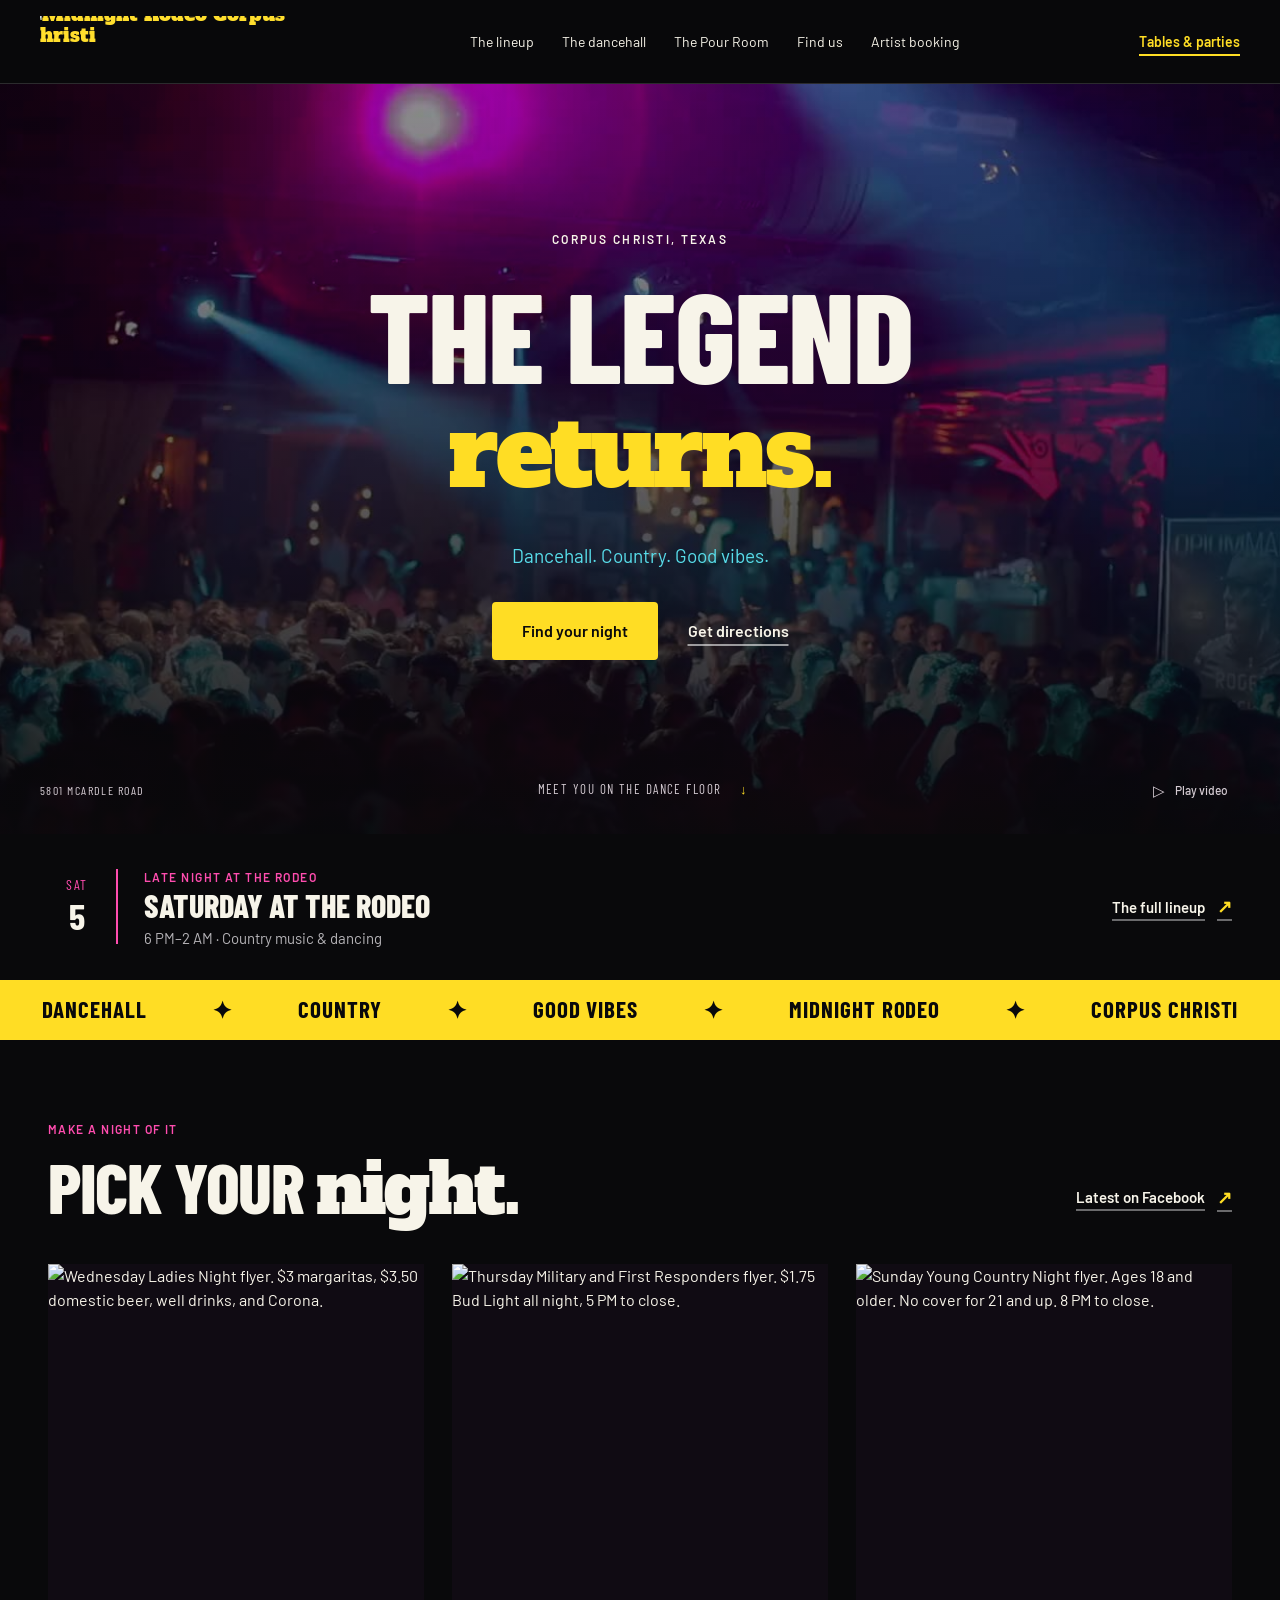
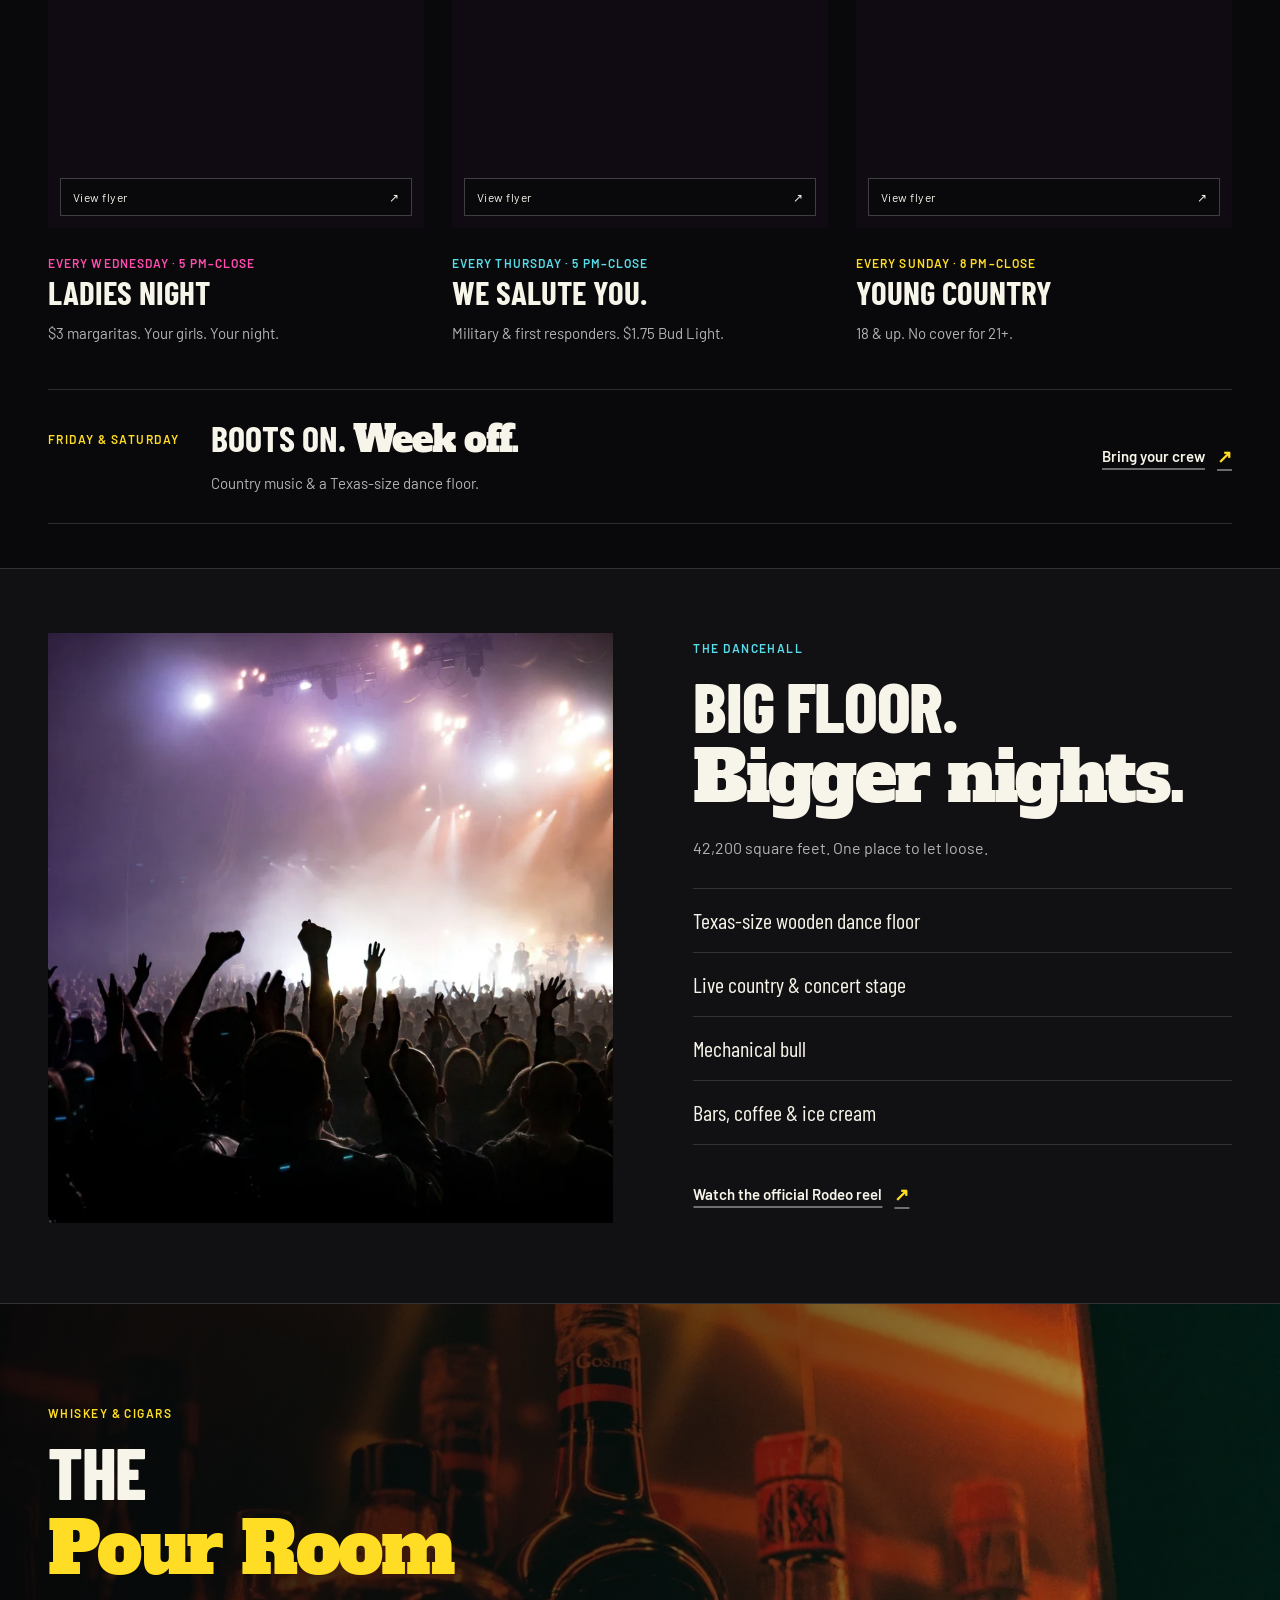
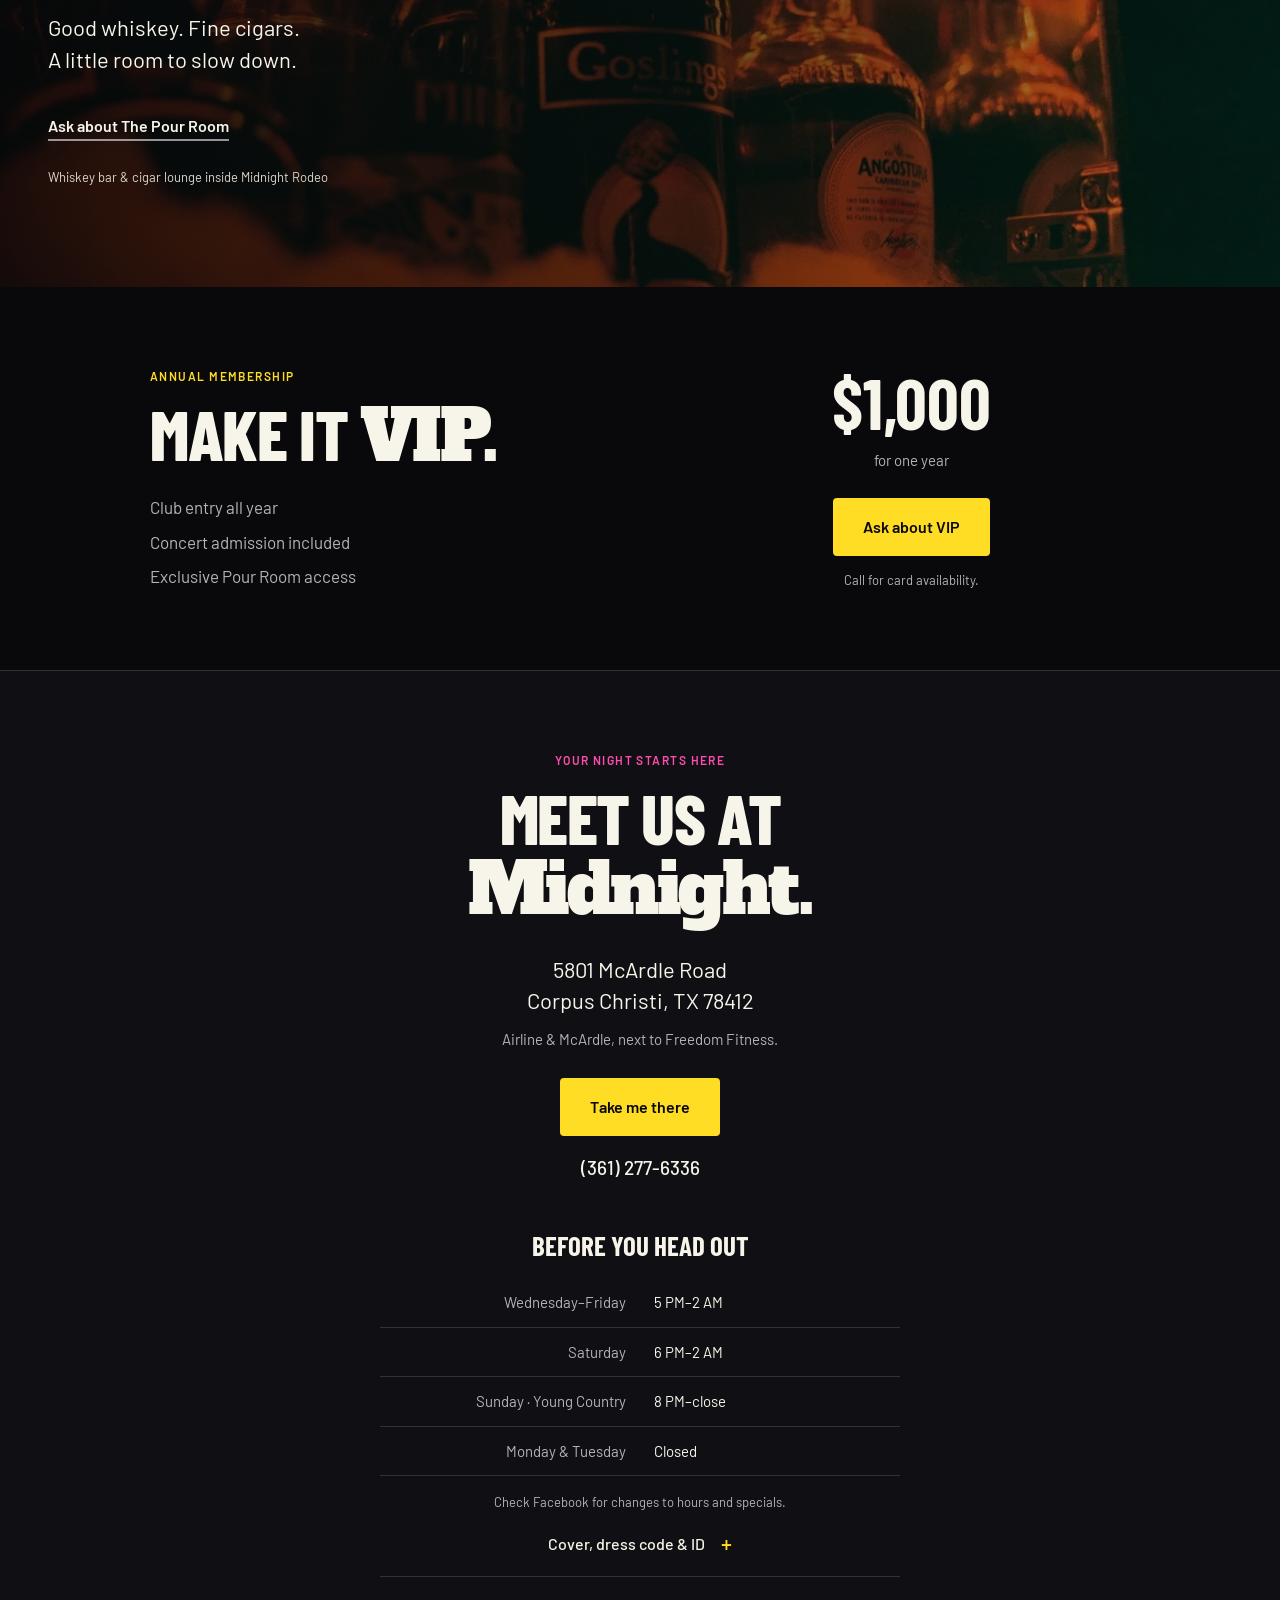
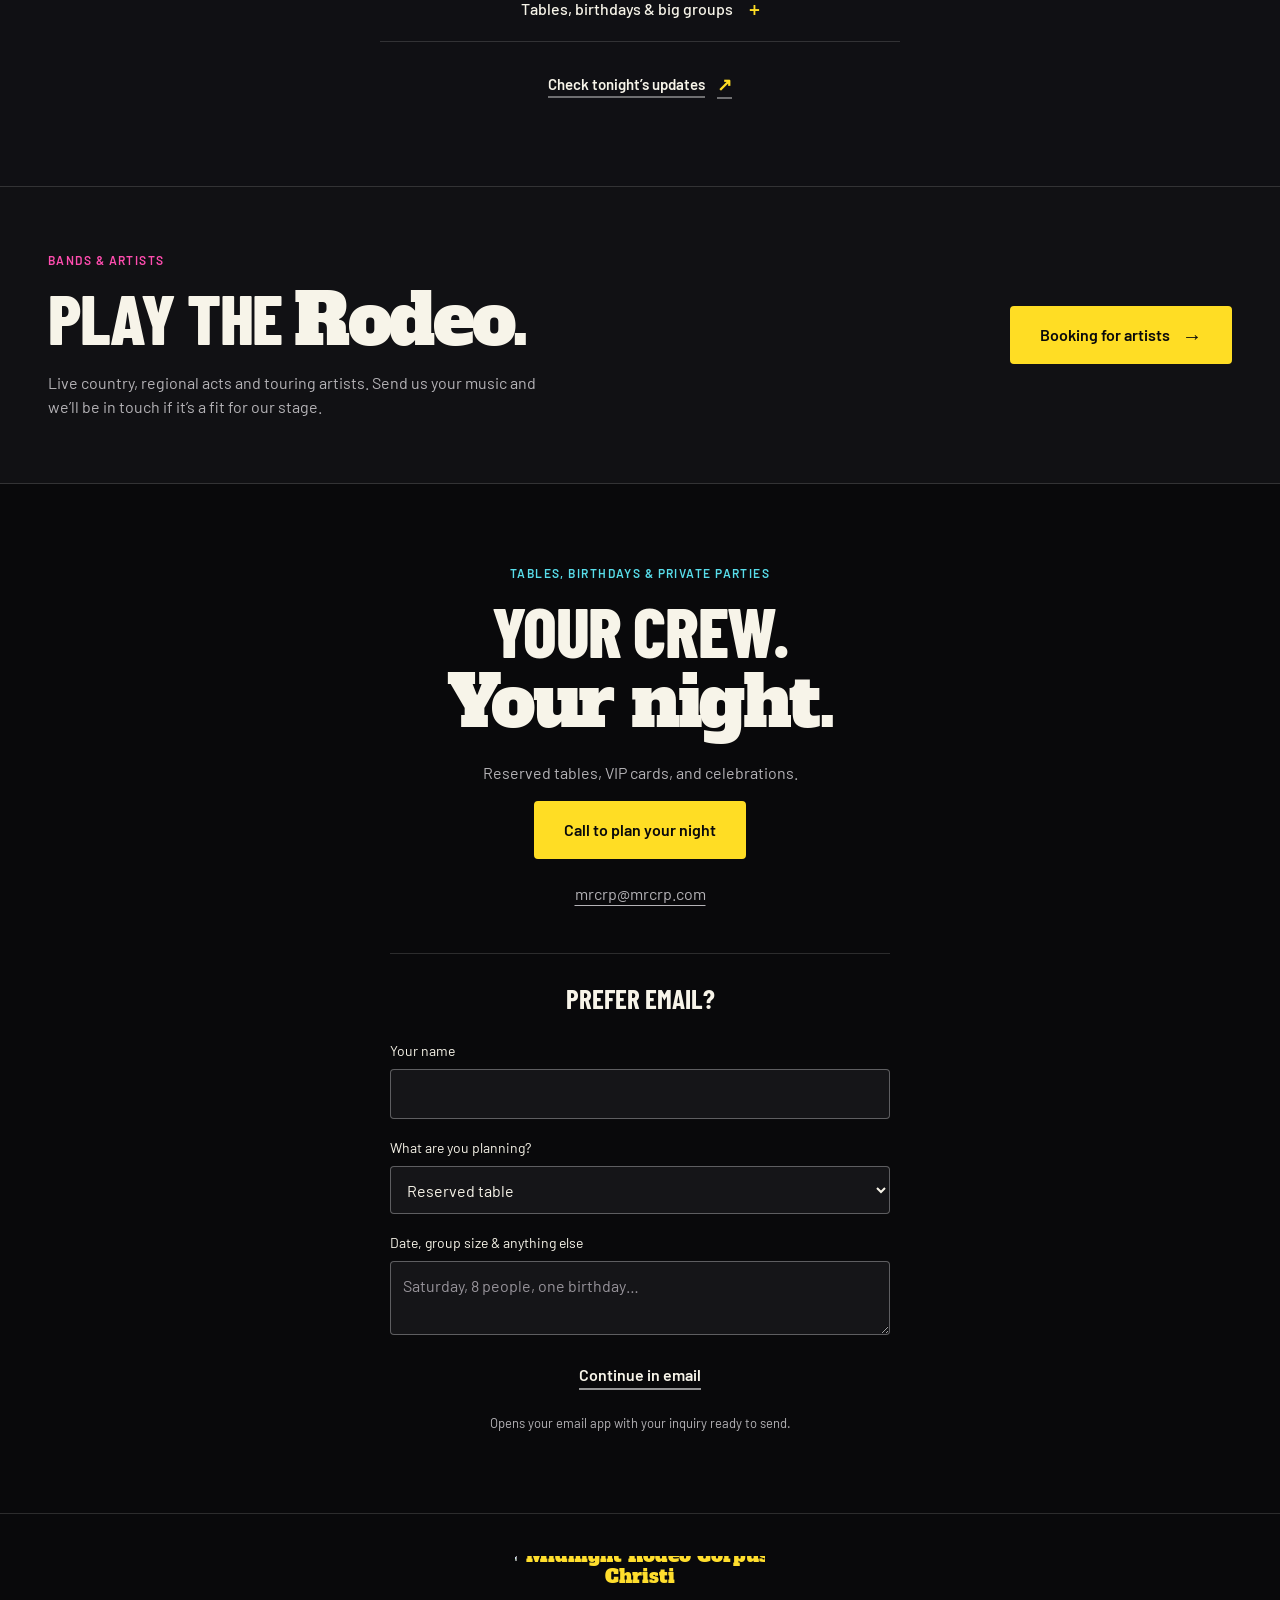
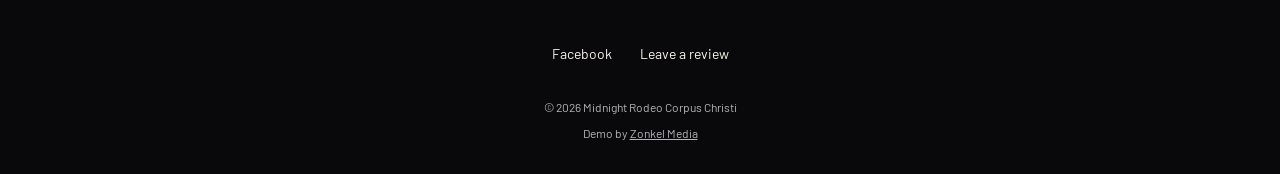
==== commit e81045a4: "Sharper hero video: portrait 1080p cut for phones, 720p desktop Co-Authored-By: Claude Opus 5.5 <nor" ====
--- a/index.html
+++ b/index.html
@@ -6,7 +6,7 @@
 <meta name="description" content="Country dancing, live music, and late nights in Corpus Christi. See the weekly lineup, explore The Pour Room, and plan your night at 5801 McArdle Road.">
 <link rel="icon" href="img/logo-web.webp"><link rel="preconnect" href="https://fonts.googleapis.com"><link rel="preconnect" href="https://fonts.gstatic.com" crossorigin>
 <link href="https://fonts.googleapis.com/css2?family=Barlow+Condensed:wght@500;600;700;800;900&family=Barlow:wght@400;500;600;700&family=Alfa+Slab+One&display=swap" rel="stylesheet">
-<link rel="stylesheet" href="styles.css?v=4"><script src="app.js?v=2" defer></script>
+<link rel="stylesheet" href="styles.css?v=4"><script src="app.js?v=3" defer></script>
 </head>
 <body>
 <a class="skip" href="#main">Skip to content</a>
@@ -18,7 +18,7 @@
 <nav id="mobile-menu" class="mobile-menu" aria-label="Mobile navigation" hidden><a href="#week">The lineup</a><a href="#venue">The dancehall</a><a href="#pour">The Pour Room</a><a href="#vip">VIP cards</a><a href="#visit">Hours & directions</a><a href="#contact">Tables & parties</a><a href="#booking" data-artist>Booking for artists</a></nav>
 <main id="main">
 <section class="hero" id="top" aria-labelledby="hero-title">
-<div class="hero-media" aria-hidden="true"><img src="media/club-atmosphere-poster.jpg" alt="" width="960" height="540" fetchpriority="high"><video id="hero-video" muted loop playsinline preload="none" poster="media/club-atmosphere-poster.jpg"></video></div>
+<div class="hero-media" aria-hidden="true"><picture><source media="(max-width: 760px)" srcset="media/hero-poster-mobile-v2.jpg"><img src="media/hero-poster-v2.jpg" alt="" width="1280" height="720" fetchpriority="high"></picture><video id="hero-video" muted loop playsinline preload="none" poster="media/hero-poster-v2.jpg"></video></div>
 <div class="hero-inner">
   <p class="eyebrow hero-eyebrow">Corpus Christi, Texas</p>
   <h1 id="hero-title"><span>The legend</span><strong>returns.</strong></h1>
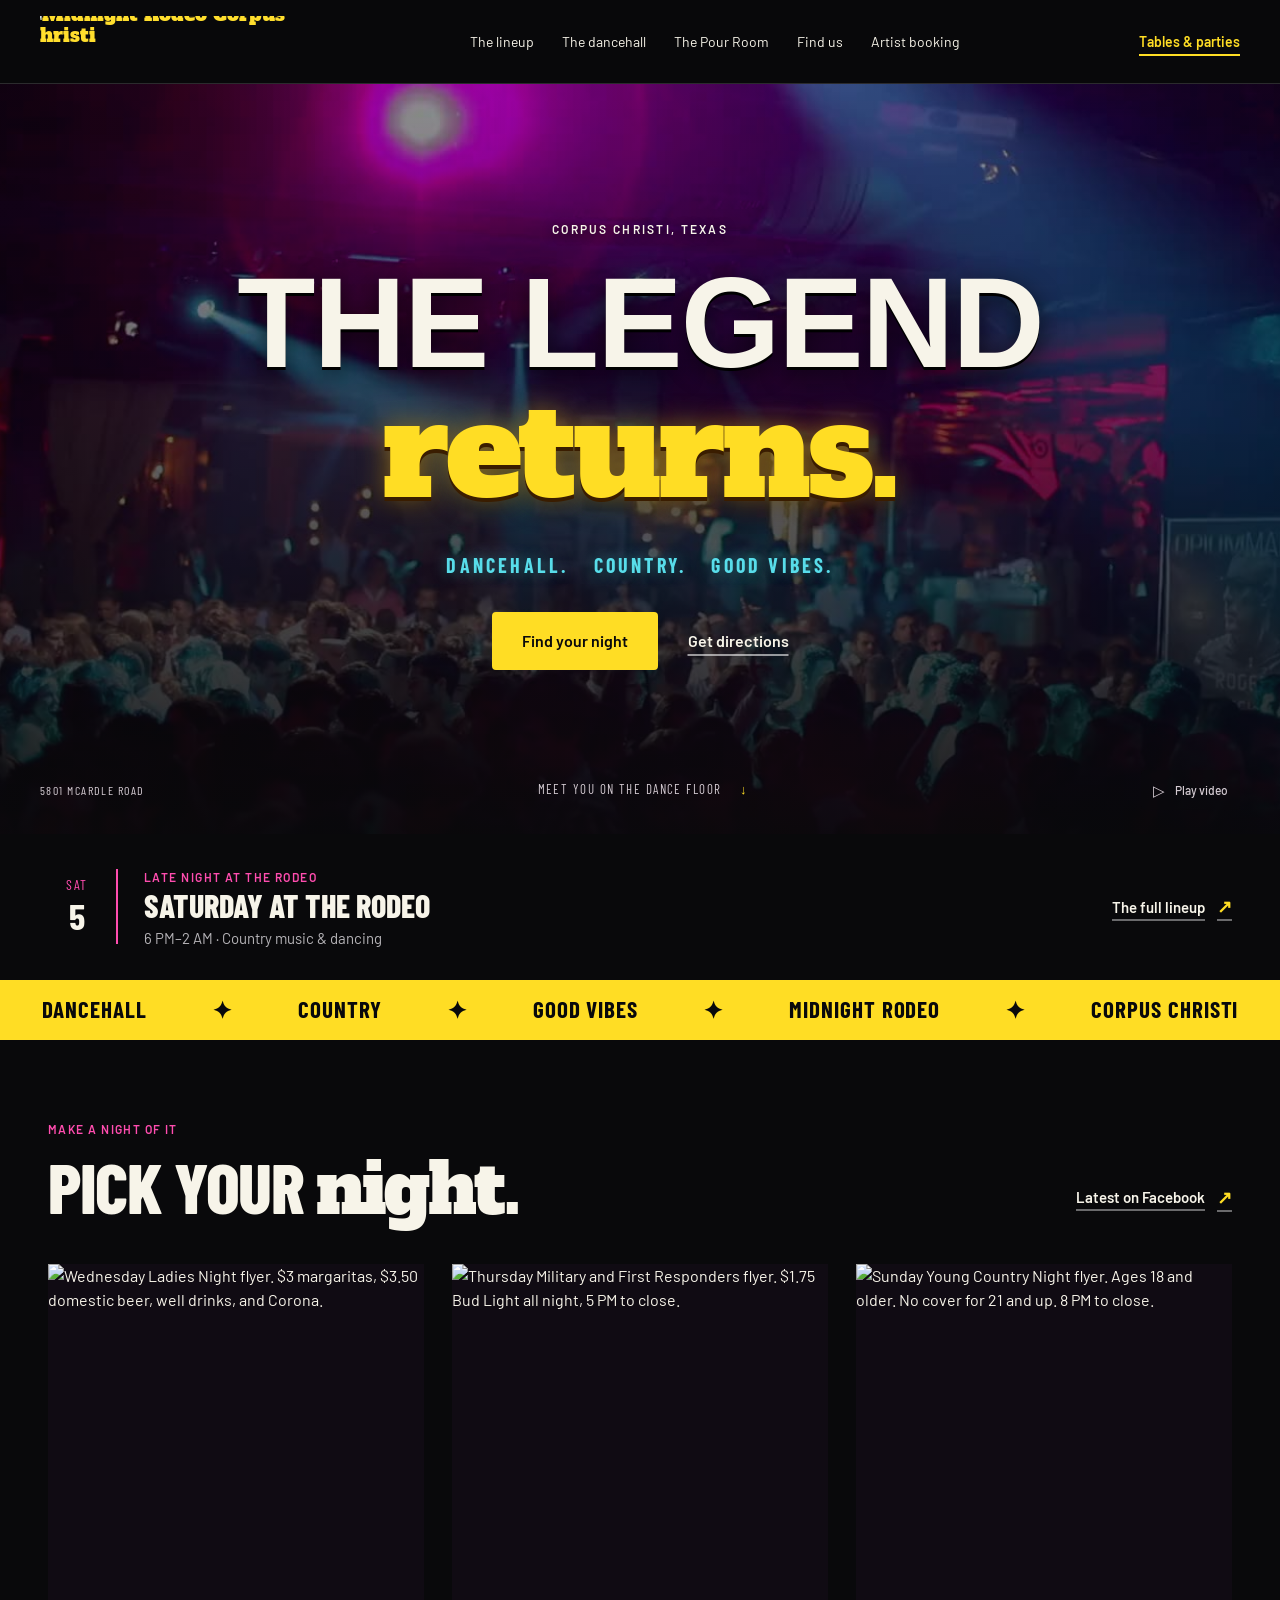
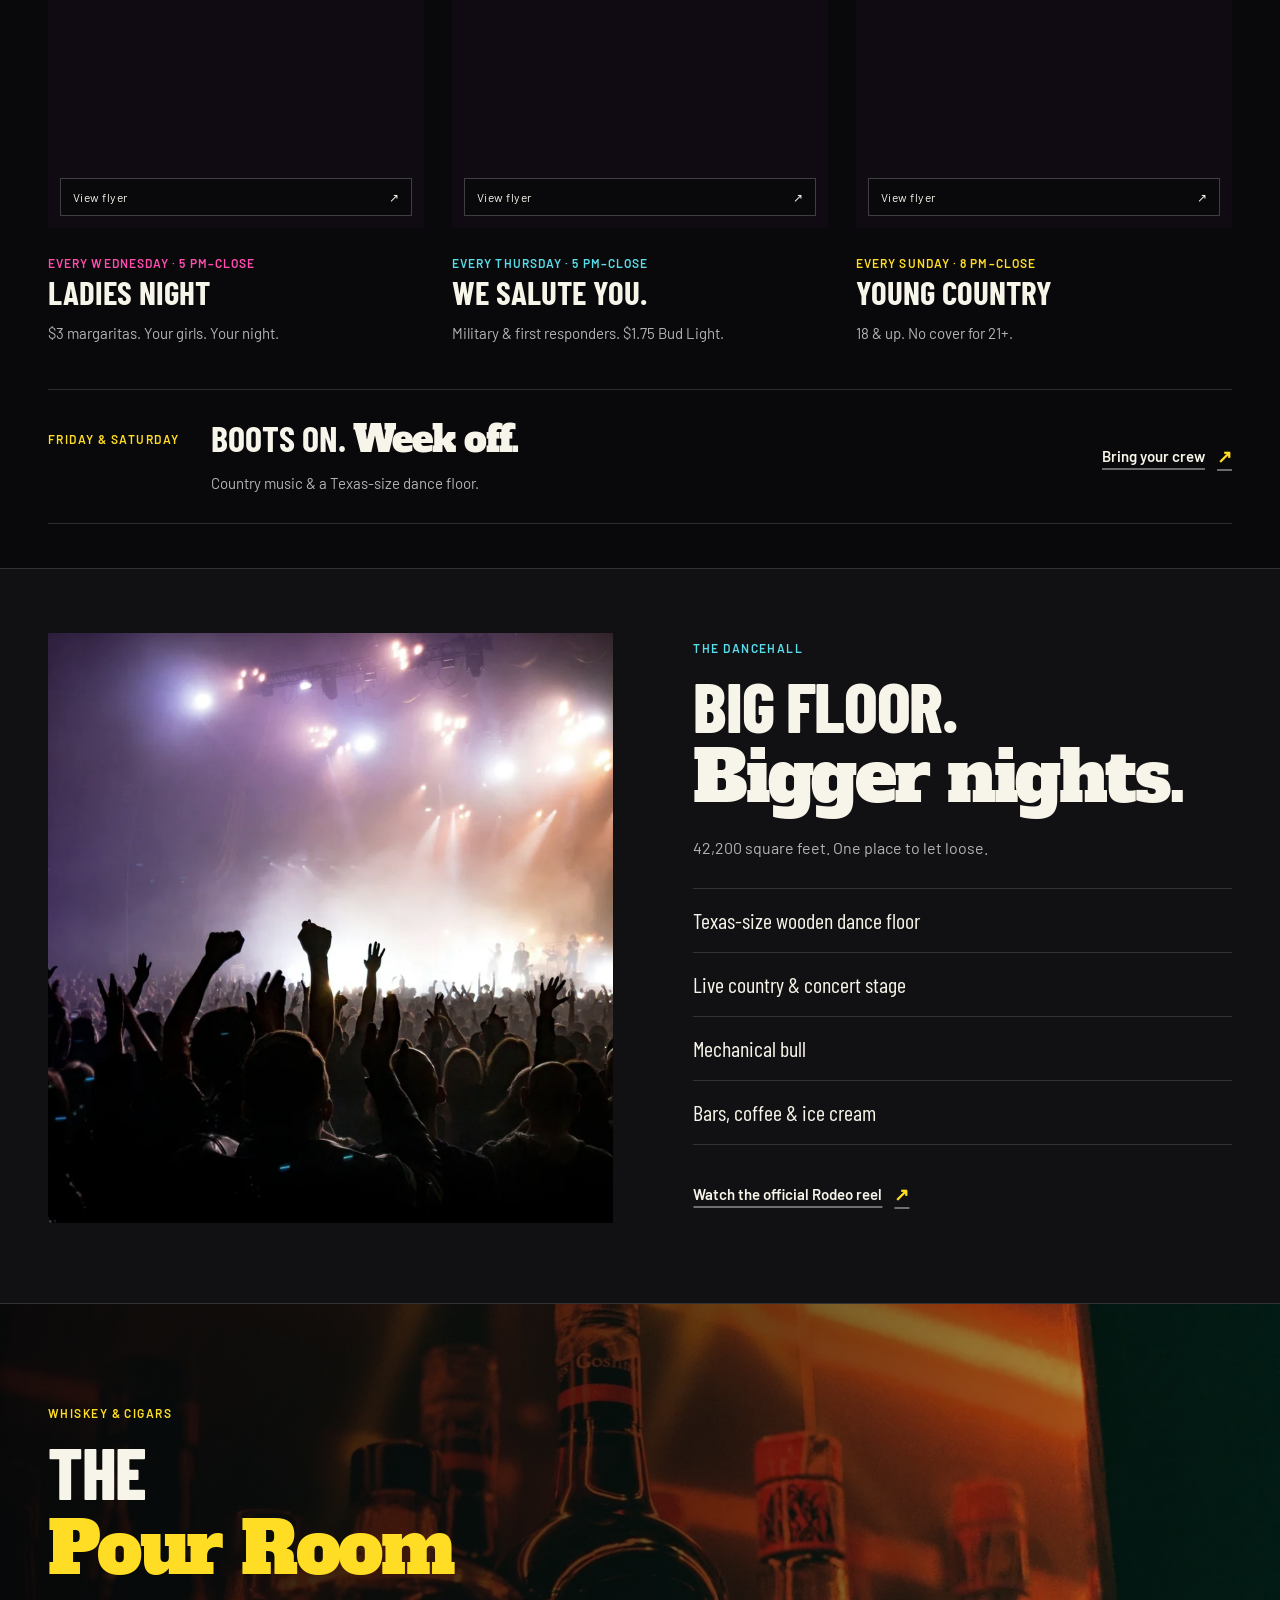
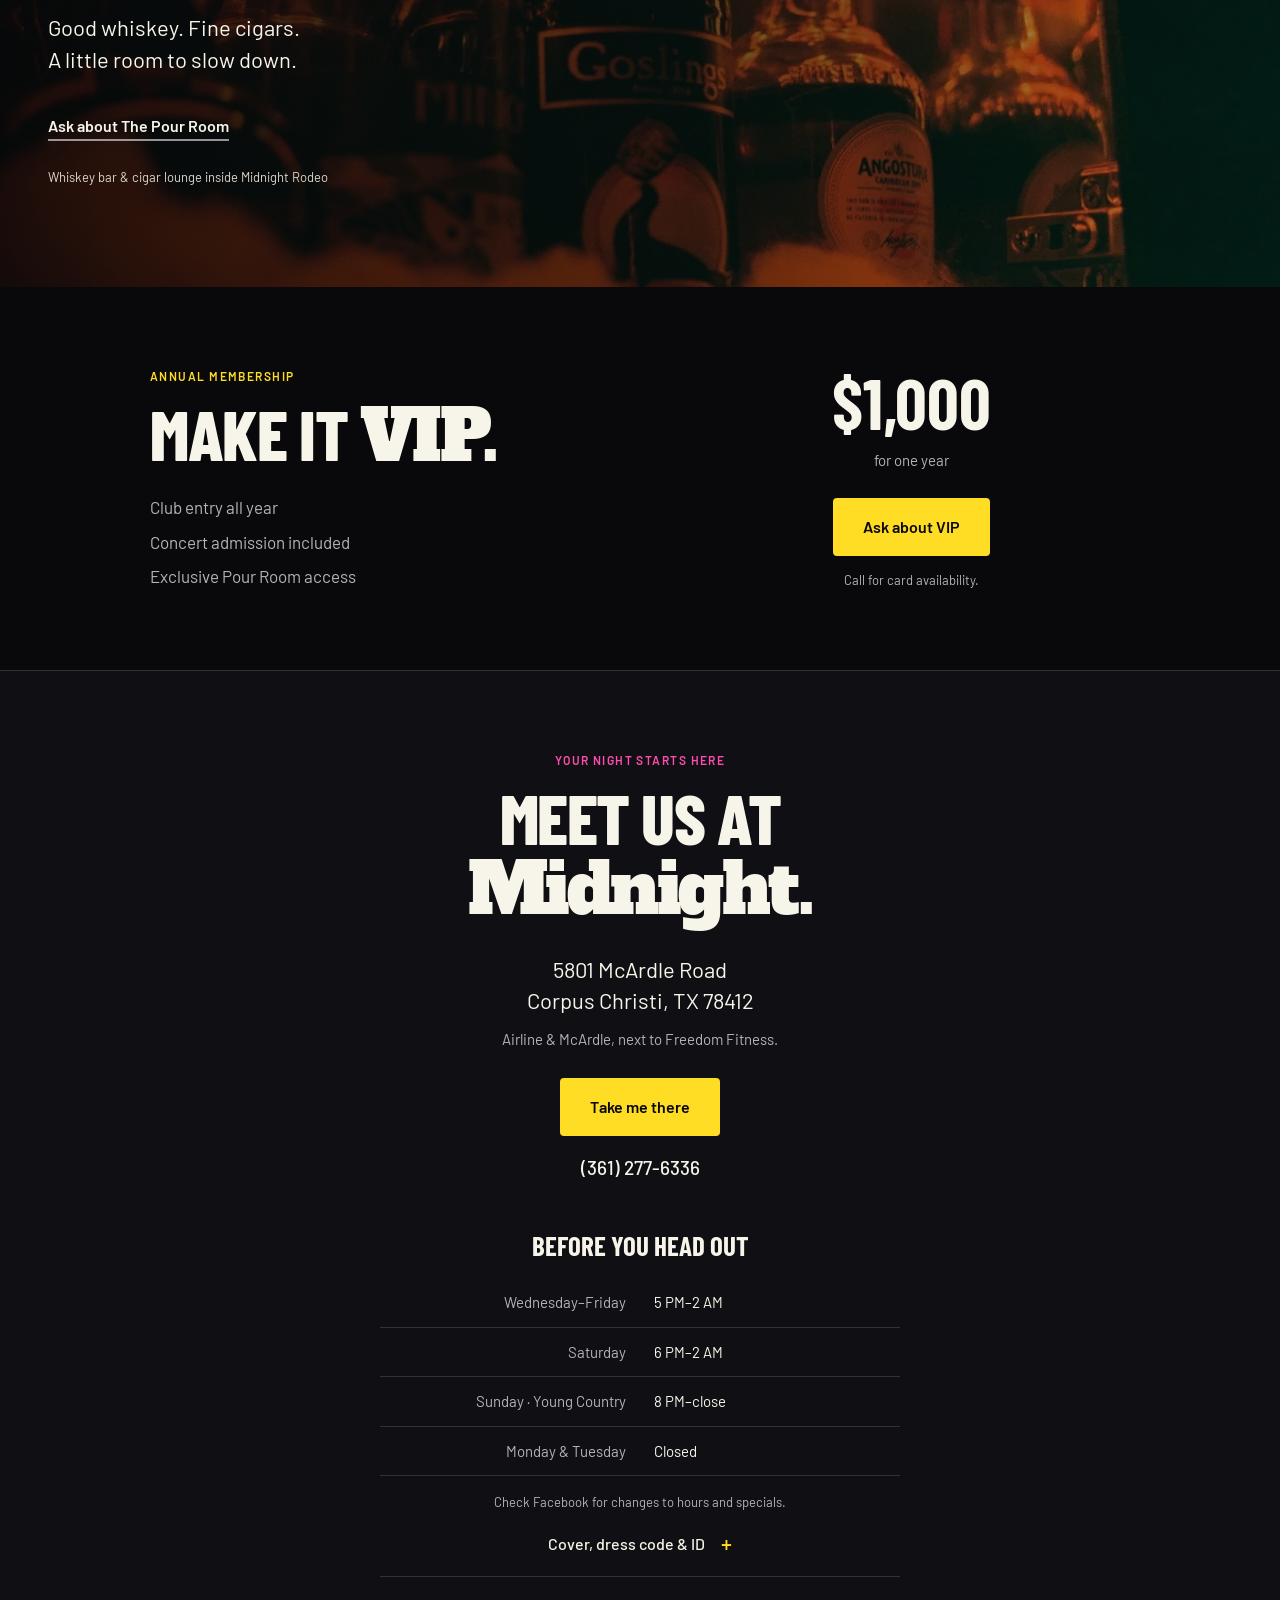
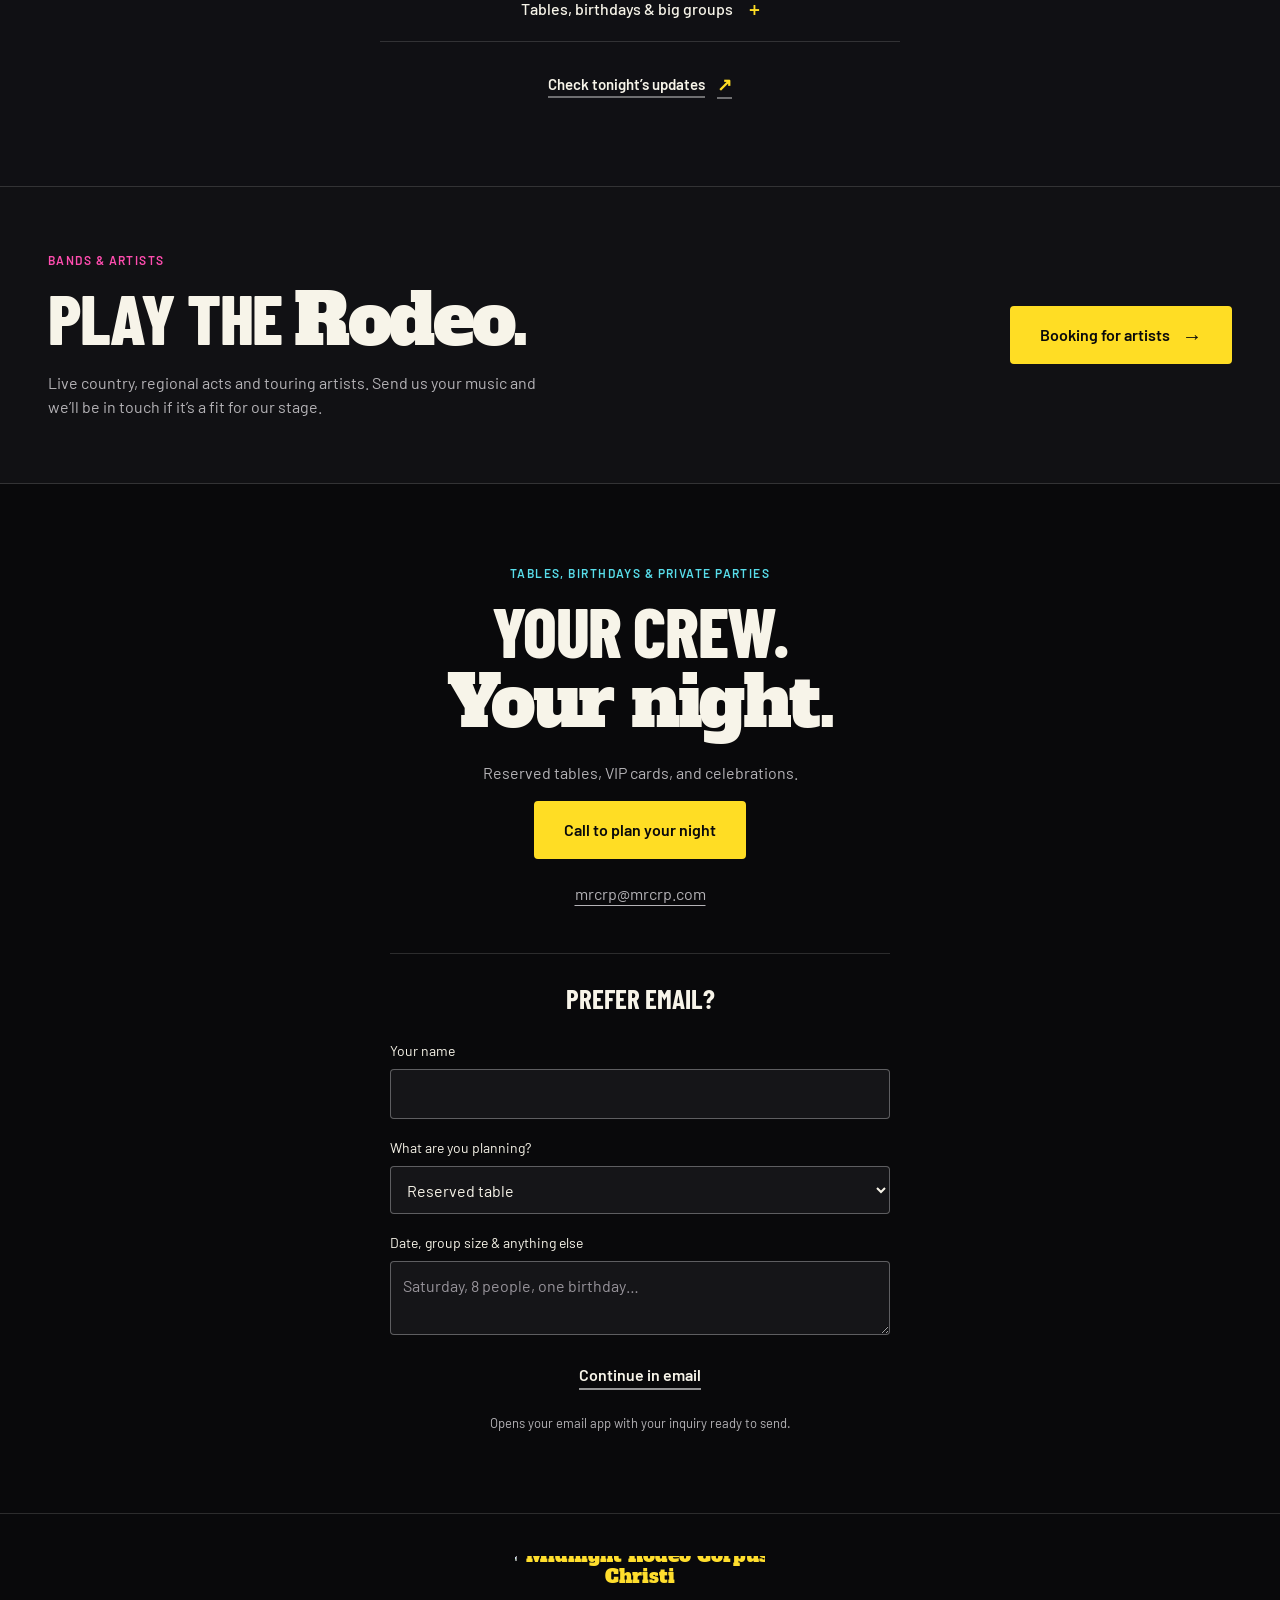
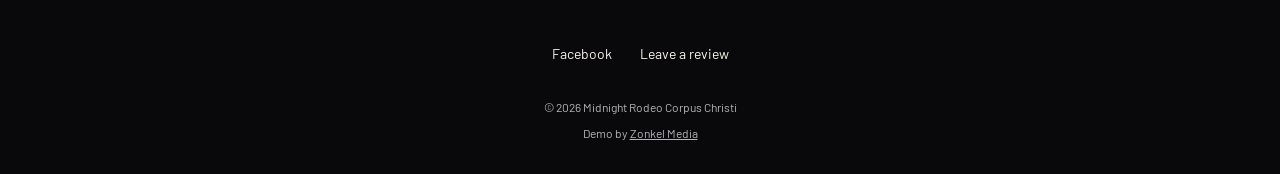
==== commit 821d06f8: "Hero type: punchline at full size, sign-style shadows, spaced neon tagline Co-Authored-By: Claude Op" ====
--- a/index.html
+++ b/index.html
@@ -6,7 +6,7 @@
 <meta name="description" content="Country dancing, live music, and late nights in Corpus Christi. See the weekly lineup, explore The Pour Room, and plan your night at 5801 McArdle Road.">
 <link rel="icon" href="img/logo-web.webp"><link rel="preconnect" href="https://fonts.googleapis.com"><link rel="preconnect" href="https://fonts.gstatic.com" crossorigin>
 <link href="https://fonts.googleapis.com/css2?family=Barlow+Condensed:wght@500;600;700;800;900&family=Barlow:wght@400;500;600;700&family=Alfa+Slab+One&display=swap" rel="stylesheet">
-<link rel="stylesheet" href="styles.css?v=4"><script src="app.js?v=3" defer></script>
+<link rel="stylesheet" href="styles.css?v=5"><script src="app.js?v=3" defer></script>
 </head>
 <body>
 <a class="skip" href="#main">Skip to content</a>
@@ -22,7 +22,7 @@
 <div class="hero-inner">
   <p class="eyebrow hero-eyebrow">Corpus Christi, Texas</p>
   <h1 id="hero-title"><span>The legend</span><strong>returns.</strong></h1>
-  <p class="hero-sub">Dancehall. Country. Good vibes.</p>
+  <p class="hero-sub"><span>Dancehall.</span> <span>Country.</span> <span>Good vibes.</span></p>
   <div class="hero-actions">
     <a class="button button-yellow" href="#week">Find your night</a>
     <a class="button button-text" href="https://www.google.com/maps/dir/?api=1&amp;destination=5801+McArdle+Rd+Corpus+Christi+TX+78412" target="_blank" rel="noopener">Get directions</a>
--- a/styles.css
+++ b/styles.css
@@ -130,3 +130,12 @@
 @media(max-width:760px){.artists{padding-block:52px}.artists-inner{flex-direction:column;align-items:stretch;gap:26px;text-align:center}.artists-inner p:not(.eyebrow){margin-inline:auto}.artist-dialog{padding:52px 16px 22px}.field-row{grid-template-columns:1fr}}
 #artist-form{border:0;padding:0;margin:0;background:none}
 .artist-dialog h2:focus{outline:none}
+/* Hero type v2: punchline as big as the setup, sign-style depth, neon tagline */
+.hero h1{text-shadow:0 3px 0 #000,0 6px 24px #000000a6}
+.hero h1 span{font-weight:900}
+.hero h1 strong{font-size:1em;line-height:1.05;letter-spacing:-.025em;text-shadow:0 4px 0 #3a1d00,0 0 28px #ffbe2480,0 6px 26px #00000099}
+.hero .hero-sub{font-family:var(--display);font-weight:700;font-size:20px;text-transform:uppercase;letter-spacing:.16em;color:var(--cyan);text-shadow:0 0 14px #58ddea8c,0 2px 10px #000c}
+.hero-sub span{display:inline-block;margin:0 .45em}
+.hero-eyebrow{text-shadow:0 2px 10px #000c}
+@media(max-width:760px){.hero h1{font-size:clamp(56px,18.6vw,110px);line-height:.92;margin:22px 0 24px}.hero .hero-sub{font-size:18px}.hero-sub span{margin:0 .3em}}
+@media(max-width:360px){.hero .hero-sub{font-size:16px;letter-spacing:.12em}}
